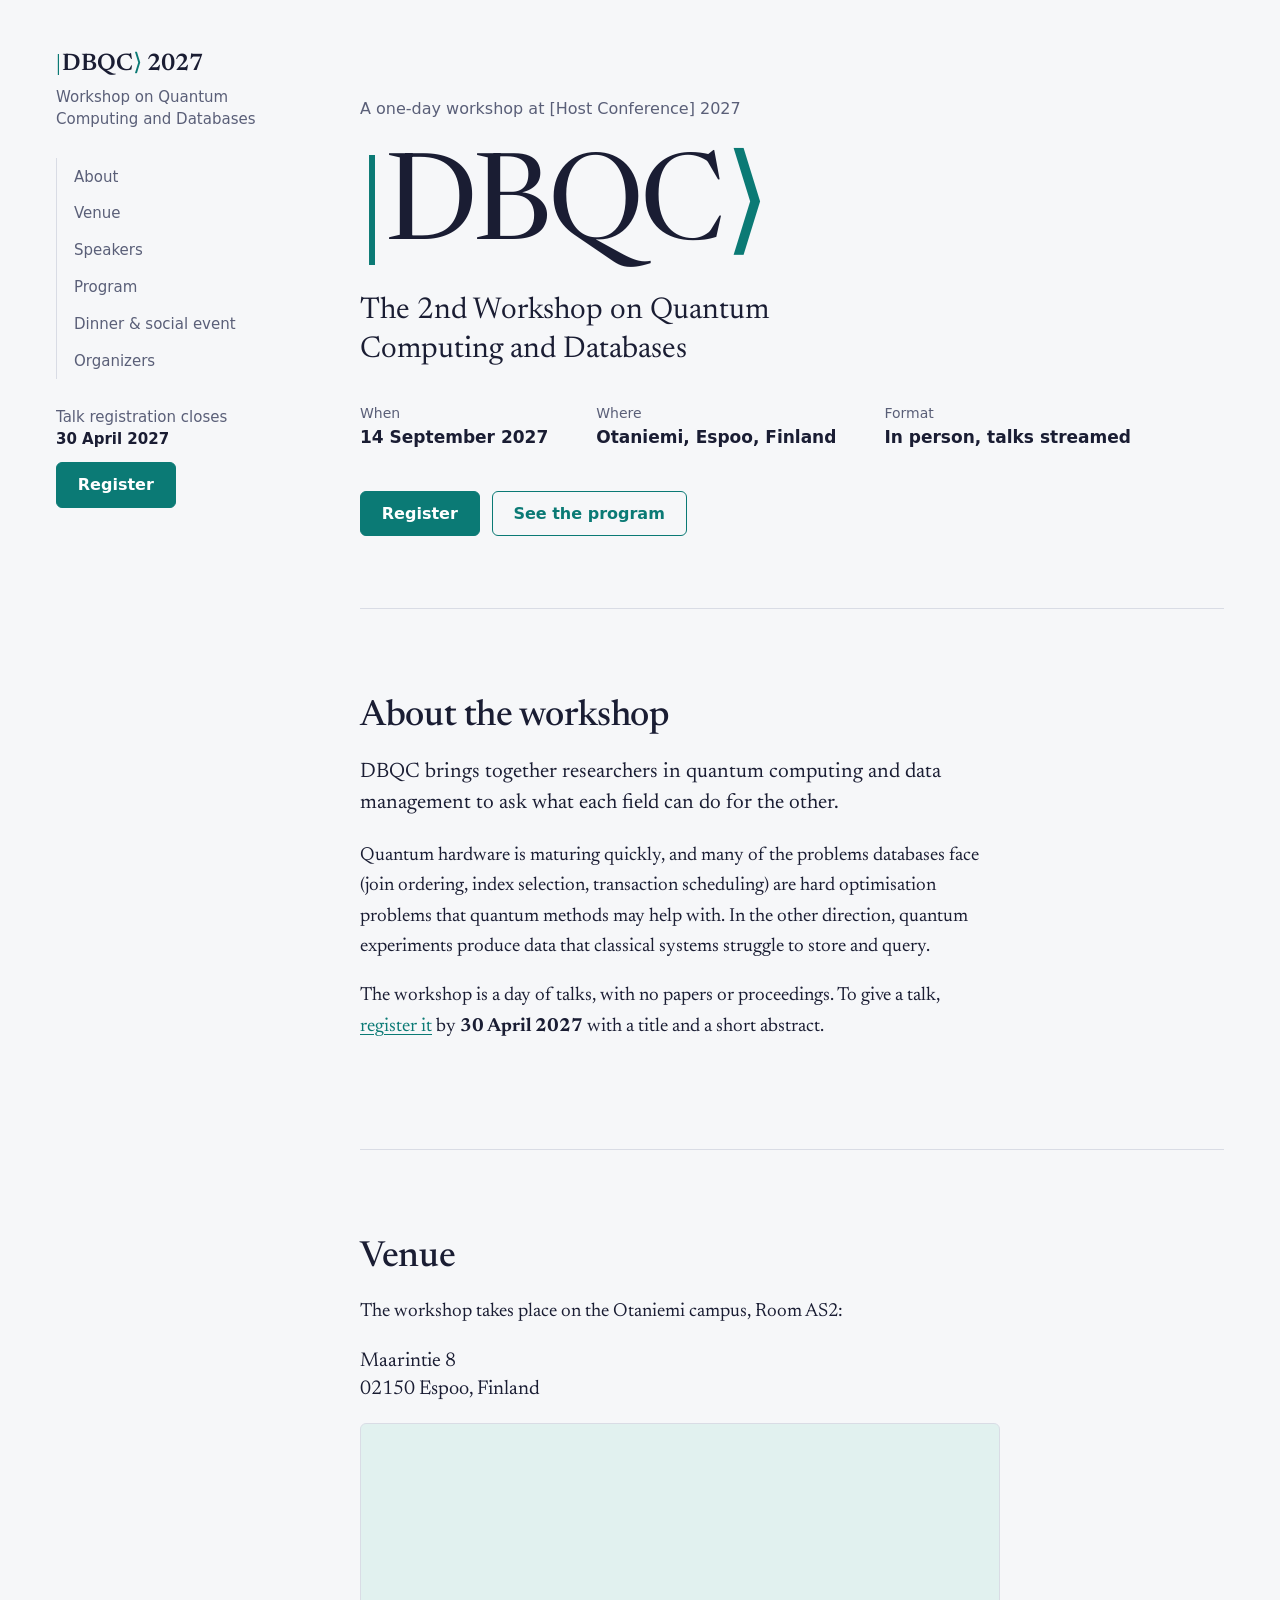
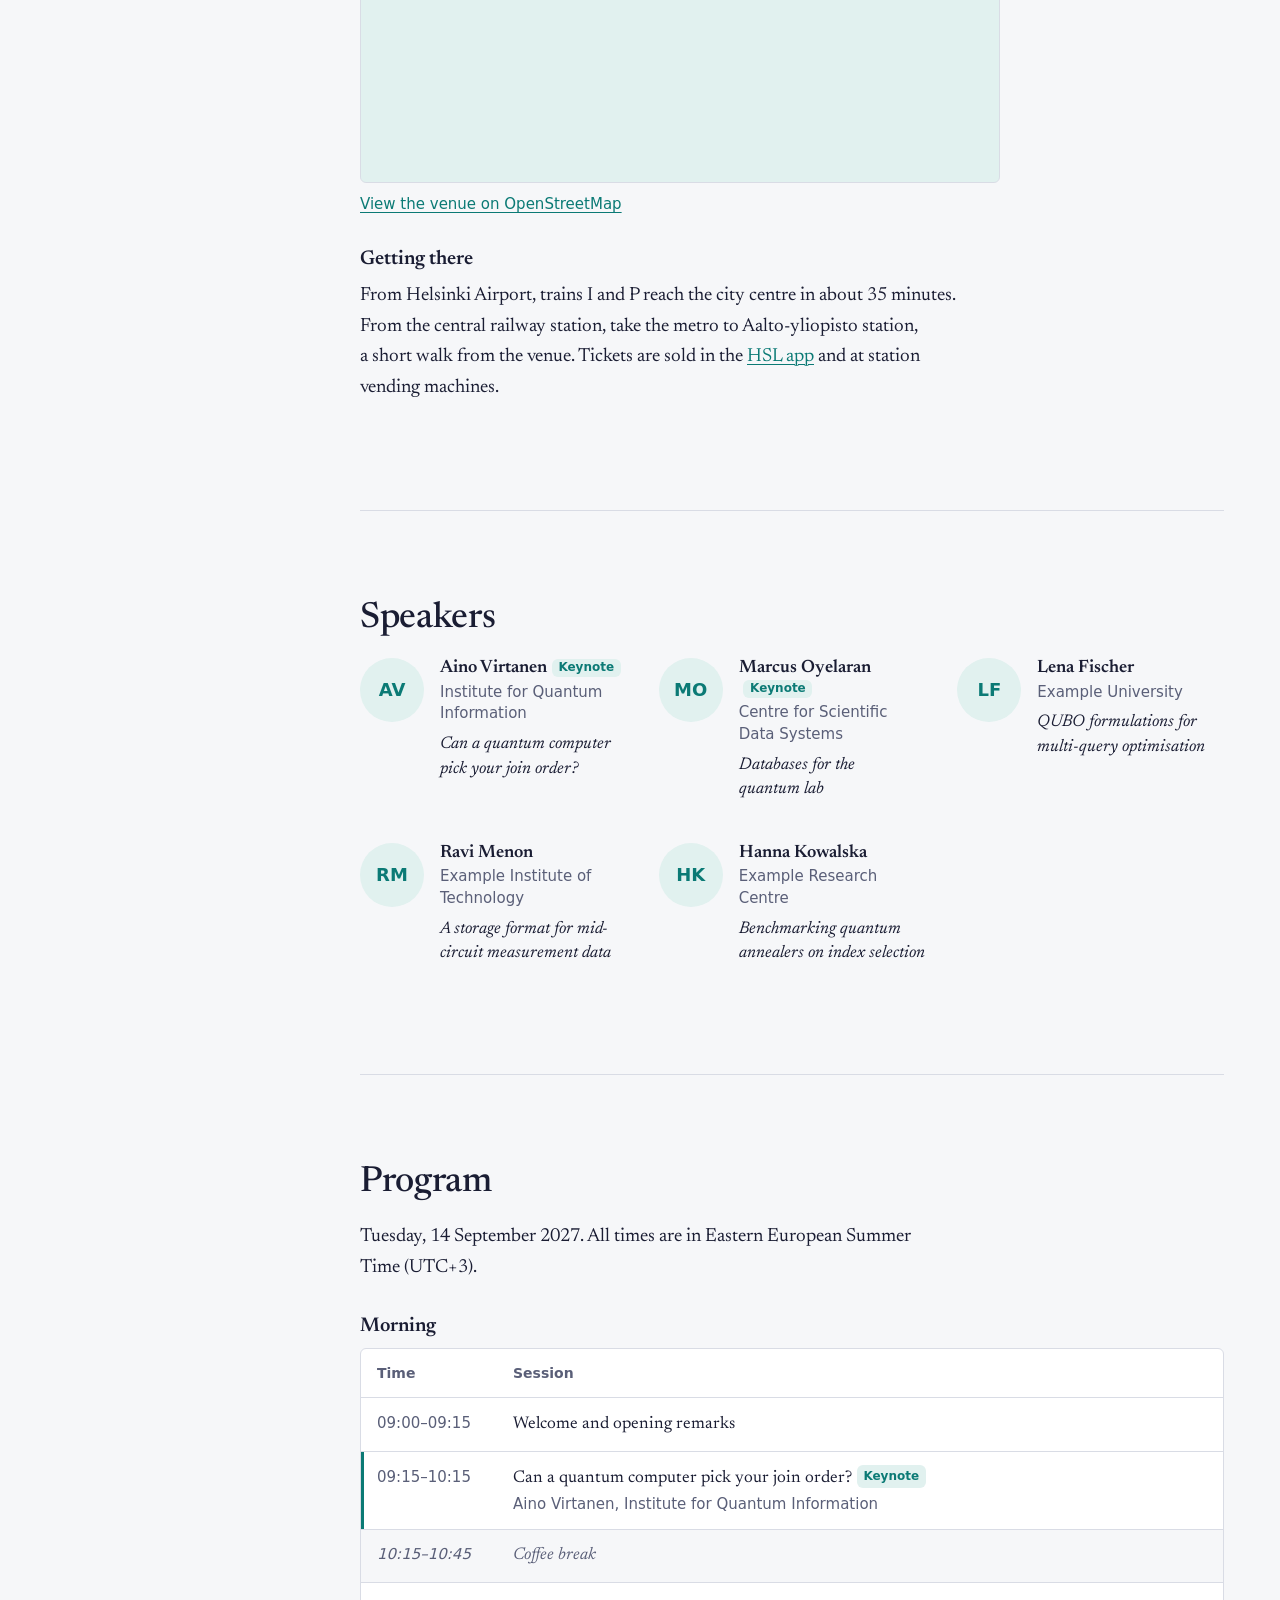
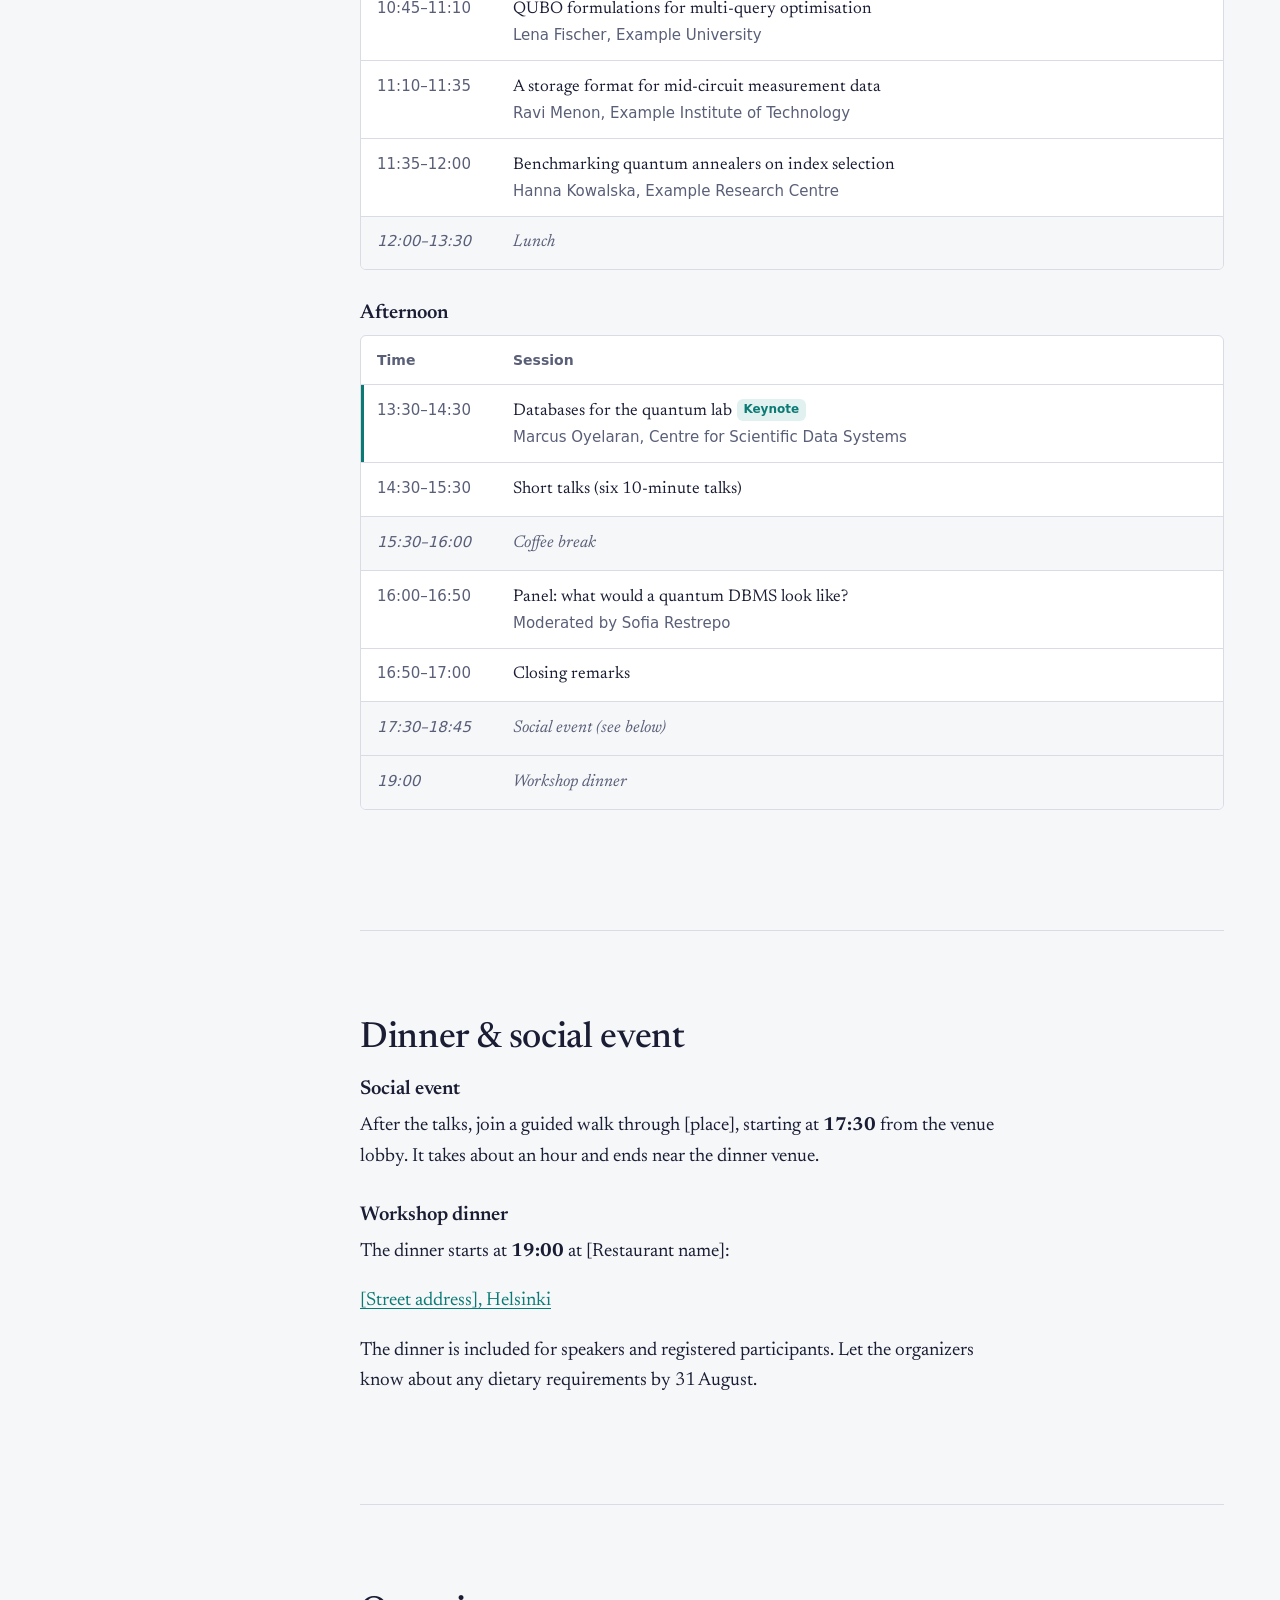
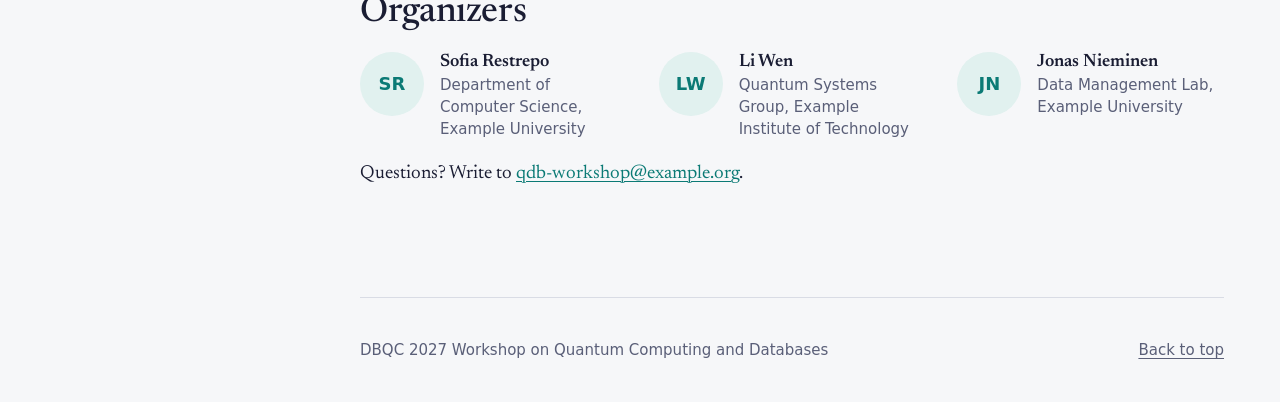
==== index_01.html @ e99ee75b "fixed registration button" ====
<!DOCTYPE html>
<html lang="en">
<head>
  <meta charset="utf-8">
  <meta name="viewport" content="width=device-width, initial-scale=1">
  <title>DBQC 2027 · Workshop on Quantum Computing and Databases</title>
  <meta name="description" content="A one-day workshop on quantum algorithms for data management and databases for quantum computing.">

  <!-- Font (optional). Remove these three lines to use Georgia instead. -->
  <link rel="preconnect" href="https://fonts.googleapis.com">
  <link rel="preconnect" href="https://fonts.gstatic.com" crossorigin>
  <link href="https://fonts.googleapis.com/css2?family=Newsreader:ital,opsz,wght@0,6..72,400..600;1,6..72,400..600&display=swap" rel="stylesheet">

  <link rel="stylesheet" href="style.css">
</head>
<body>

  <a class="skip-link" href="#main">Skip to content</a>

  <!-- ============ TWO-COLUMN LAYOUT ============
       Left column: the sidebar (stays in view while scrolling).
       Right column: the page content.
       On phones the sidebar turns into a bar at the top. -->
  <div class="layout container">

    <!-- ============ SIDEBAR ============
         Each link points to a section id further down the page. -->
    <aside class="sidebar">
      <a class="brand" href="#top"><span class="ket">DBQC</span> 2027</a>
      <p class="sidebar-tagline">Workshop on Quantum Computing and Databases</p>

      <nav class="site-nav" aria-label="Main">
        <ul>
          <li><a href="#about">About</a></li>
          <li><a href="#venue">Venue</a></li>
          <li><a href="#speakers">Speakers</a></li>
          <li><a href="#program">Program</a></li>
          <li><a href="#dinner">Dinner &amp; social event</a></li>
          <li><a href="#organizers">Organizers</a></li>
        </ul>
      </nav>

      <!-- Hidden on phones, where the same button is in the header -->
      <div class="sidebar-extra">
        <p>Talk registration closes<br><strong>30 April 2027</strong></p>
        <a class="button" href="https://example.org/register-talk">Register</a>
      </div>
    </aside>

    <div class="content">

      <!-- ============ HERO ============ -->
      <header class="hero" id="top">
        <p class="hero-context">A one-day workshop at [Host Conference] 2027</p>
        <h1><span class="ket">DBQC</span></h1>
        <p class="hero-title">The 2nd Workshop on Quantum Computing and Databases</p>

        <dl class="hero-facts">
          <div><dt>When</dt><dd>14 September 2027</dd></div>
          <div><dt>Where</dt><dd>Otaniemi, Espoo, Finland</dd></div>
          <div><dt>Format</dt><dd>In person, talks streamed</dd></div>
        </dl>

        <div class="actions">
          <a class="button" href="https://example.org/register-talk">Register</a>
          <a class="button outline" href="#program">See the program</a>
        </div>
      </header>

      <main id="main">

        <!-- ============ ABOUT ============ -->
        <section id="about">
          <h2>About the workshop</h2>
          <p class="lead">DBQC brings together researchers in quantum computing and data management to ask what each field can do for the other.</p>
          <p>Quantum hardware is maturing quickly, and many of the problems databases face (join ordering, index selection, transaction scheduling) are hard optimisation problems that quantum methods may help with. In the other direction, quantum experiments produce data that classical systems struggle to store and query.</p>
          <p>The workshop is a day of talks, with no papers or proceedings. To give a talk, <a href="https://example.org/register-talk">register it</a> by <strong>30 April 2027</strong> with a title and a short abstract.</p>
        </section>

        <!-- ============ VENUE ============ -->
        <section id="venue">
          <h2>Venue</h2>
          <p>The workshop takes place on the Otaniemi campus, Room AS2:</p>
          <p class="address">Maarintie 8<br>02150 Espoo, Finland</p>

          <!-- MAP FROM OPENSTREETMAP
               To change it: open openstreetmap.org, find your venue, click
               "Share", choose "HTML", tick "Include marker", and copy the
               src="…" address into the iframe below. Update the link too. -->
          <div class="map">
            <iframe
              title="Map showing the workshop venue"
              src="https://www.openstreetmap.org/export/embed.html?bbox=24.8135%2C60.1846%2C24.8256%2C60.1891&amp;layer=mapnik&amp;marker=60.186850%2C24.819548"
              loading="lazy"></iframe>
          </div>
          <p class="map-link"><a href="https://www.openstreetmap.org/?mlat=60.186850&amp;mlon=24.819548#map=19/60.186850/24.819548">View the venue on OpenStreetMap</a></p>

          <h3>Getting there</h3>
          <p>From Helsinki Airport, trains I and P reach the city centre in about 35 minutes. From the central railway station, take the metro to Aalto-yliopisto station, a short walk from the venue. Tickets are sold in the <a href="https://www.hsl.fi/en/tickets-and-fares/hsl-app">HSL app</a> and at station vending machines.</p>
        </section>

        <!-- ============ SPEAKERS ============
             Replace the initials with a photo if you have one:
             <img class="avatar" src="photos/aino.jpg" alt="">
             Remove <span class="tag">Keynote</span> for regular speakers. -->
        <section id="speakers">
          <h2>Speakers</h2>
          <ul class="people">
            <li class="person">
              <span class="avatar" aria-hidden="true">AV</span>
              <div>
                <h3>Aino Virtanen<span class="tag">Keynote</span></h3>
                <p>Institute for Quantum Information</p>
                <p class="talk">Can a quantum computer pick your join order?</p>
              </div>
            </li>
            <li class="person">
              <span class="avatar" aria-hidden="true">MO</span>
              <div>
                <h3>Marcus Oyelaran<span class="tag">Keynote</span></h3>
                <p>Centre for Scientific Data Systems</p>
                <p class="talk">Databases for the quantum lab</p>
              </div>
            </li>
            <li class="person">
              <span class="avatar" aria-hidden="true">LF</span>
              <div>
                <h3>Lena Fischer</h3>
                <p>Example University</p>
                <p class="talk">QUBO formulations for multi-query optimisation</p>
              </div>
            </li>
            <li class="person">
              <span class="avatar" aria-hidden="true">RM</span>
              <div>
                <h3>Ravi Menon</h3>
                <p>Example Institute of Technology</p>
                <p class="talk">A storage format for mid-circuit measurement data</p>
              </div>
            </li>
            <li class="person">
              <span class="avatar" aria-hidden="true">HK</span>
              <div>
                <h3>Hanna Kowalska</h3>
                <p>Example Research Centre</p>
                <p class="talk">Benchmarking quantum annealers on index selection</p>
              </div>
            </li>
          </ul>
        </section>

        <!-- ============ PROGRAM ============
             Copy a <tr> row to add a session.
             class="break" for breaks, class="keynote" for keynotes. -->
        <section id="program">
          <h2>Program</h2>
          <p>Tuesday, 14 September 2027. All times are in Eastern European Summer Time (UTC+3).</p>

          <h3>Morning</h3>
          <div class="table-wrap">
            <table class="schedule">
              <thead>
                <tr><th scope="col">Time</th><th scope="col">Session</th></tr>
              </thead>
              <tbody>
                <tr><td>09:00–09:15</td><td>Welcome and opening remarks</td></tr>
                <tr class="keynote">
                  <td>09:15–10:15</td>
                  <td>Can a quantum computer pick your join order?<span class="tag">Keynote</span>
                    <span class="speaker">Aino Virtanen, Institute for Quantum Information</span></td>
                </tr>
                <tr class="break"><td>10:15–10:45</td><td>Coffee break</td></tr>
                <tr>
                  <td>10:45–11:10</td>
                  <td>QUBO formulations for multi-query optimisation
                    <span class="speaker">Lena Fischer, Example University</span></td>
                </tr>
                <tr>
                  <td>11:10–11:35</td>
                  <td>A storage format for mid-circuit measurement data
                    <span class="speaker">Ravi Menon, Example Institute of Technology</span></td>
                </tr>
                <tr>
                  <td>11:35–12:00</td>
                  <td>Benchmarking quantum annealers on index selection
                    <span class="speaker">Hanna Kowalska, Example Research Centre</span></td>
                </tr>
                <tr class="break"><td>12:00–13:30</td><td>Lunch</td></tr>
              </tbody>
            </table>
          </div>

          <h3>Afternoon</h3>
          <div class="table-wrap">
            <table class="schedule">
              <thead>
                <tr><th scope="col">Time</th><th scope="col">Session</th></tr>
              </thead>
              <tbody>
                <tr class="keynote">
                  <td>13:30–14:30</td>
                  <td>Databases for the quantum lab<span class="tag">Keynote</span>
                    <span class="speaker">Marcus Oyelaran, Centre for Scientific Data Systems</span></td>
                </tr>
                <tr>
                  <td>14:30–15:30</td>
                  <td>Short talks (six 10-minute talks)</td>
                </tr>
                <tr class="break"><td>15:30–16:00</td><td>Coffee break</td></tr>
                <tr>
                  <td>16:00–16:50</td>
                  <td>Panel: what would a quantum DBMS look like?
                    <span class="speaker">Moderated by Sofia Restrepo</span></td>
                </tr>
                <tr><td>16:50–17:00</td><td>Closing remarks</td></tr>
                <tr class="break"><td>17:30–18:45</td><td>Social event (see below)</td></tr>
                <tr class="break"><td>19:00</td><td>Workshop dinner</td></tr>
              </tbody>
            </table>
          </div>
        </section>

        <!-- ============ DINNER & SOCIAL EVENT ============ -->
        <section id="dinner">
          <h2>Dinner &amp; social event</h2>

          <h3>Social event</h3>
          <p>After the talks, join a guided walk through [place], starting at <strong>17:30</strong> from the venue lobby. It takes about an hour and ends near the dinner venue.</p>

          <h3>Workshop dinner</h3>
          <p>The dinner starts at <strong>19:00</strong> at [Restaurant name]:</p>
          <p><a href="https://www.openstreetmap.org/?mlat=60.169900&amp;mlon=24.938400#map=18/60.169900/24.938400">[Street address], Helsinki</a></p>
          <p>The dinner is included for speakers and registered participants. Let the organizers know about any dietary requirements by 31 August.</p>
        </section>

        <!-- ============ ORGANIZERS ============ -->
        <section id="organizers">
          <h2>Organizers</h2>
          <ul class="people">
            <li class="person">
              <span class="avatar" aria-hidden="true">SR</span>
              <div><h3>Sofia Restrepo</h3><p>Department of Computer Science, Example University</p></div>
            </li>
            <li class="person">
              <span class="avatar" aria-hidden="true">LW</span>
              <div><h3>Li Wen</h3><p>Quantum Systems Group, Example Institute of Technology</p></div>
            </li>
            <li class="person">
              <span class="avatar" aria-hidden="true">JN</span>
              <div><h3>Jonas Nieminen</h3><p>Data Management Lab, Example University</p></div>
            </li>
          </ul>
          <p>Questions? Write to <a href="mailto:qdb-workshop@example.org">qdb-workshop@example.org</a>.</p>
        </section>

      </main>

      <!-- ============ FOOTER ============ -->
      <footer class="site-footer">
        <p>DBQC 2027 Workshop on Quantum Computing and Databases</p>
        <p><a href="#top">Back to top</a></p>
      </footer>

    </div><!-- /.content -->
  </div><!-- /.layout -->

</body>
</html>
---- style.css ----
/* ==========================================================================
   Workshop template — style.css
   --------------------------------------------------------------------------
   Plain CSS, no framework, no JavaScript.

   HOW TO CUSTOMISE
   Almost everything you might want to change lives in section 1 below:
   colours, fonts, page width and spacing. Change a value there and it
   updates across the whole site.

   CONTENTS
     1. Design tokens (colours, fonts, sizes)
     2. Base elements
     3. Two-column layout
     4. Sidebar and navigation
     5. Hero
     6. Components: ket notation, buttons, notes, info lists, topic columns
     7. Important dates timeline
     8. Programme table
     9. People (speakers, organisers)
    10. Footer
    11. Small screens and print
   ========================================================================== */


/* 1. Design tokens -------------------------------------------------------- */

:root {
  /* Colours */
  --paper:       #F6F7F9;   /* page background */
  --surface:     #FFFFFF;   /* navigation bar, tables */
  --ink:         #1A1D33;   /* main text */
  --muted:       #5A5F78;   /* secondary text */
  --rule:        #D9DCE5;   /* lines and borders */
  --accent:      #0B7A75;   /* links, buttons, ket brackets */
  --accent-soft: #E1F1EF;   /* tinted backgrounds */
  --on-accent:   #FFFFFF;   /* text on filled buttons */

  /* Fonts (Newsreader is loaded in index.html; Georgia is the fallback) */
  --font-text: "Newsreader", Georgia, "Times New Roman", serif;
  --font-ui:   system-ui, -apple-system, "Segoe UI", Roboto, "Helvetica Neue", Arial, sans-serif;
  --font-math: "STIX Two Math", "Cambria Math", "Latin Modern Math", "Segoe UI Symbol", serif;

  /* Layout */
  --page-width:    78rem;   /* maximum width of the whole page */
  --sidebar-width: 15rem;   /* width of the left column */
  --column-gap:    clamp(2.5rem, 5vw, 5rem);  /* space between columns */
  --text-width:    40rem;   /* maximum width of paragraphs */
  --gutter:        clamp(1.25rem, 4vw, 2.5rem);
  --section-space: clamp(3rem, 8vw, 5.5rem);
  --radius:        0.375rem;

  color-scheme: light;
}

/* Dark mode follows the visitor's system setting.
   Delete this whole block if you want the site to stay light. */
@media (prefers-color-scheme: dark) {
  :root {
    --paper:       #121429;
    --surface:     #1A1D38;
    --ink:         #E7E9F2;
    --muted:       #A2A7C0;
    --rule:        #2F3355;
    --accent:      #5CCFC4;
    --accent-soft: #173A43;
    --on-accent:   #0E1B22;
    color-scheme: dark;
  }
}


/* 2. Base elements -------------------------------------------------------- */

*, *::before, *::after { box-sizing: border-box; }

html {
  scroll-padding-top: 2rem;            /* breathing room above linked headings */
  -webkit-text-size-adjust: 100%;
}

@media (prefers-reduced-motion: no-preference) {
  html { scroll-behavior: smooth; }
}

body {
  margin: 0;
  background: var(--paper);
  color: var(--ink);
  font-family: var(--font-text);
  font-size: 1.1875rem;
  line-height: 1.6;
  font-optical-sizing: auto;
  text-rendering: optimizeLegibility;
}

img { display: block; max-width: 100%; height: auto; }

a {
  color: var(--accent);
  text-decoration-thickness: 1px;
  text-underline-offset: 0.18em;
}
a:hover { text-decoration-thickness: 2px; }

:focus-visible {
  outline: 2px solid var(--accent);
  outline-offset: 3px;
  border-radius: 2px;
}

h1, h2, h3 {
  margin: 0 0 0.5em;
  font-weight: 500;
  line-height: 1.15;
  text-wrap: balance;
}
h2 { font-size: clamp(1.75rem, 3.5vw, 2.25rem); letter-spacing: -0.01em; }
h3 { font-size: 1.25rem; font-weight: 600; margin-top: 2rem; }
h2 + h3 { margin-top: 0; }

p, ul, ol, dl { margin: 0 0 1em; }
p { text-wrap: pretty; }
li { margin-bottom: 0.3em; }

/* Small helpers you can add to any element */
.lead  { font-size: 1.3125rem; line-height: 1.5; }
.muted { color: var(--muted); }
.small { font-size: 0.9375rem; }

.skip-link {
  position: absolute;
  left: 1rem;
  top: -3rem;
  z-index: 20;
  padding: 0.5rem 1rem;
  background: var(--accent);
  color: var(--on-accent);
  font-family: var(--font-ui);
  border-radius: var(--radius);
}
.skip-link:focus { top: 0.75rem; }


/* 3. Two-column layout ---------------------------------------------------- */

.container {
  width: 100%;
  max-width: var(--page-width);
  margin-inline: auto;
  padding-inline: var(--gutter);
}

/* Sidebar on the left, content on the right */
.layout {
  display: grid;
  grid-template-columns: var(--sidebar-width) minmax(0, 1fr);
  gap: 0 var(--column-gap);
  align-items: start;
}

.content { min-width: 0; }

main > section {
  padding-block: var(--section-space);
  border-top: 1px solid var(--rule);
}

/* Keep running text at a comfortable reading width */
section > p,
section > ul,
section > ol { max-width: var(--text-width); }


/* 4. Sidebar and navigation ------------------------------------------------ */

.sidebar {
  position: sticky;
  top: 0;
  display: flex;
  flex-direction: column;
  gap: 1.75rem;
  max-height: 100vh;
  max-height: 100dvh;
  overflow-y: auto;
  padding-block: 3rem 2rem;
  font-family: var(--font-ui);
  font-size: 0.9375rem;
}

.sidebar .brand {
  color: var(--ink);
  font-family: var(--font-text);
  font-size: 1.5rem;
  font-weight: 600;
  line-height: 1.2;
  text-decoration: none;
}

.sidebar-tagline {
  margin: -1.25rem 0 0;
  color: var(--muted);
  line-height: 1.45;
}

.site-nav ul {
  margin: 0;
  padding: 0;
  list-style: none;
  border-left: 1px solid var(--rule);
}
.site-nav li { margin: 0; }

.site-nav a {
  display: block;
  margin-left: -1px;
  padding: 0.4rem 0 0.4rem 1rem;
  border-left: 2px solid transparent;
  color: var(--muted);
  text-decoration: none;
}
.site-nav a:hover {
  border-left-color: var(--accent);
  color: var(--ink);
}

.sidebar-extra p {
  margin: 0 0 0.75rem;
  color: var(--muted);
  line-height: 1.45;
}
.sidebar-extra strong { color: var(--ink); }


/* 5. Hero ----------------------------------------------------------------- */

.hero {
  padding-block: clamp(3rem, 8vw, 6rem) clamp(3rem, 6vw, 4.5rem);
}

.hero-context {
  margin-bottom: 1.25rem;
  color: var(--muted);
  font-family: var(--font-ui);
  font-size: 1rem;
}

.hero h1 {
  margin-bottom: 0.2em;
  font-size: clamp(3.5rem, 11vw, 7.5rem);
  font-weight: 400;
  letter-spacing: -0.03em;
  line-height: 0.95;
}

.hero-title {
  max-width: 30ch;
  margin-bottom: 2rem;
  font-size: clamp(1.375rem, 3vw, 1.875rem);
  line-height: 1.3;
}

.hero-facts {
  display: flex;
  flex-wrap: wrap;
  gap: 1rem 3rem;
  margin: 0 0 2.5rem;
  font-family: var(--font-ui);
}
.hero-facts dt { color: var(--muted); font-size: 0.875rem; }
.hero-facts dd { margin: 0; font-size: 1.0625rem; font-weight: 600; }


/* 6. Components ----------------------------------------------------------- */

/* Ket notation: <span class="ket">QDB</span> renders as |QDB⟩
   Use class="bra" for ⟨QDB| */
.ket::before, .ket::after,
.bra::before, .bra::after {
  color: var(--accent);
  font-family: var(--font-math);
  font-weight: 400;
}
.ket::before { content: "|";     margin-right: 0.04em; }
.ket::after  { content: "\27E9"; margin-left: 0.02em; }
.bra::before { content: "\27E8"; margin-right: 0.02em; }
.bra::after  { content: "|";     margin-left: 0.04em; }

/* Buttons: <a class="button"> or <a class="button outline"> */
.actions {
  display: flex;
  flex-wrap: wrap;
  gap: 0.75rem;
}

.button {
  display: inline-block;
  padding: 0.85em 1.3em;
  border: 1.5px solid var(--accent);
  border-radius: var(--radius);
  background: var(--accent);
  color: var(--on-accent);
  font-family: var(--font-ui);
  font-size: 1rem;
  font-weight: 600;
  line-height: 1;
  text-decoration: none;
}
.button:hover { filter: brightness(1.1); }

.button.outline {
  background: transparent;
  color: var(--accent);
}
.button.outline:hover {
  background: var(--accent-soft);
  filter: none;
}

/* Announcement box: <div class="note">…</div> */
.note {
  max-width: var(--text-width);
  margin-bottom: 1.5rem;
  padding: 1rem 1.25rem;
  border-left: 3px solid var(--accent);
  border-radius: 0 var(--radius) var(--radius) 0;
  background: var(--accent-soft);
  font-family: var(--font-ui);
  font-size: 1rem;
}
.note > :last-child { margin-bottom: 0; }

/* Label/value pairs: <dl class="info"> */
.info {
  display: grid;
  grid-template-columns: max-content 1fr;
  gap: 0.6rem 2rem;
  max-width: var(--text-width);
}
.info dt {
  padding-top: 0.2em;
  font-family: var(--font-ui);
  font-size: 1rem;
  font-weight: 600;
}
.info dd { margin: 0; }

/* Two-column bullet list: <ul class="columns"> */
.columns {
  columns: 2 18rem;
  column-gap: 3rem;
  max-width: none;
  padding-left: 1.2em;
}
.columns li { break-inside: avoid; }

/* Small inline label: <span class="tag">Keynote</span> */
.tag {
  display: inline-block;
  margin-left: 0.4em;
  padding: 0.15em 0.55em;
  border-radius: var(--radius);
  background: var(--accent-soft);
  color: var(--accent);
  font-family: var(--font-ui);
  font-size: 0.75rem;
  font-weight: 600;
  vertical-align: 0.15em;
}


/* Address block */
.address { font-size: 1.25rem; line-height: 1.4; }

/* OpenStreetMap embed: <div class="map"><iframe …></iframe></div>
   Change aspect-ratio to make the map taller (e.g. 1 / 1) or wider (16 / 9). */
.map {
  position: relative;
  aspect-ratio: 16 / 9;
  max-width: var(--text-width);
  overflow: hidden;
  margin-bottom: 0.6rem;
  border: 1px solid var(--rule);
  border-radius: var(--radius);
  background: var(--accent-soft);
}
.map iframe {
  position: absolute;
  inset: 0;
  width: 100%;
  height: 100%;
  border: 0;
}

.map-link {
  font-family: var(--font-ui);
  font-size: 0.9375rem;
}

/* Keynote tag inside a speaker name */
.person h3 .tag { vertical-align: 0.1em; }


/* 7. Important dates timeline ---------------------------------------------
   <ol class="timeline">
     <li class="done">…</li>   date has passed (greyed out)
     <li class="next">…</li>   the upcoming date (highlighted)
     <li>…</li>                future dates
   </ol>
   ------------------------------------------------------------------------- */

.timeline {
  max-width: var(--text-width);
  margin: 0 0 1em 0.4rem;
  padding: 0;
  list-style: none;
}

.timeline li {
  position: relative;
  margin: 0;
  padding: 0 0 1.75rem 2rem;
  border-left: 2px solid var(--rule);
}
.timeline li:last-child {
  padding-bottom: 0;
  border-left-color: transparent;
}

.timeline li::before {
  content: "";
  position: absolute;
  top: 0.3rem;
  left: calc(-0.4rem - 1px);
  width: 0.8rem;
  height: 0.8rem;
  border: 2px solid var(--muted);
  border-radius: 50%;
  background: var(--paper);
}

.timeline time {
  display: block;
  color: var(--muted);
  font-family: var(--font-ui);
  font-size: 0.9375rem;
  font-variant-numeric: tabular-nums;
}

.timeline .done { color: var(--muted); }
.timeline .done::before { border-color: var(--rule); background: var(--rule); }

.timeline .next::before {
  border-color: var(--accent);
  background: var(--accent);
  box-shadow: 0 0 0 4px var(--accent-soft);
}
.timeline .next time { color: var(--accent); font-weight: 600; }


/* 8. Programme table ------------------------------------------------------
   Wrap each table in <div class="table-wrap"> so it scrolls on phones.
   Row classes: class="break" (coffee, lunch), class="keynote".
   ------------------------------------------------------------------------- */

.table-wrap {
  overflow-x: auto;
  margin-bottom: 2rem;
  border: 1px solid var(--rule);
  border-radius: var(--radius);
  background: var(--surface);
}

.schedule {
  width: 100%;
  min-width: 34rem;
  border-collapse: collapse;
  font-size: 1.0625rem;
}

.schedule th,
.schedule td {
  padding: 0.8rem 1rem;
  border-bottom: 1px solid var(--rule);
  text-align: left;
  vertical-align: top;
}
.schedule tbody tr:last-child td { border-bottom: 0; }

.schedule thead th {
  color: var(--muted);
  font-family: var(--font-ui);
  font-size: 0.875rem;
  font-weight: 600;
}

.schedule td:first-child {
  width: 8.5rem;
  color: var(--muted);
  font-family: var(--font-ui);
  font-size: 0.9375rem;
  font-variant-numeric: tabular-nums;
  white-space: nowrap;
}

.schedule .speaker {
  display: block;
  color: var(--muted);
  font-family: var(--font-ui);
  font-size: 0.9375rem;
}

.schedule .break td {
  background: var(--paper);
  color: var(--muted);
  font-style: italic;
}

.schedule .keynote td:first-child { box-shadow: inset 3px 0 0 var(--accent); }


/* 9. People ---------------------------------------------------------------
   <ul class="people">
     <li class="person">
       <span class="avatar">AV</span>    or  <img class="avatar" src="…" alt="">
       <div> <h3>Name</h3> <p>Affiliation</p> </div>
     </li>
   </ul>
   ------------------------------------------------------------------------- */

.people {
  display: grid;
  grid-template-columns: repeat(auto-fill, minmax(15rem, 1fr));
  gap: 2.5rem 2rem;
  max-width: none;
  margin: 0 0 1em;
  padding: 0;
  list-style: none;
}

.person {
  display: flex;
  align-items: flex-start;
  gap: 1rem;
  margin: 0;
}

.avatar {
  display: grid;
  flex: none;
  place-items: center;
  width: 4rem;
  height: 4rem;
  border-radius: 50%;
  background: var(--accent-soft);
  color: var(--accent);
  font-family: var(--font-ui);
  font-size: 1.125rem;
  font-weight: 600;
  object-fit: cover;
}

.person h3 {
  margin: 0 0 0.15rem;
  font-size: 1.125rem;
}

.person p {
  margin: 0;
  color: var(--muted);
  font-family: var(--font-ui);
  font-size: 0.9375rem;
  line-height: 1.45;
}

.person .talk {
  margin-top: 0.5rem;
  color: var(--ink);
  font-family: var(--font-text);
  font-size: 1.0625rem;
  font-style: italic;
}


/* 10. Footer -------------------------------------------------------------- */

.site-footer {
  display: flex;
  flex-wrap: wrap;
  justify-content: space-between;
  gap: 1rem;
  padding-block: 2.5rem;
  border-top: 1px solid var(--rule);
  color: var(--muted);
  font-family: var(--font-ui);
  font-size: 0.9375rem;
}

.site-footer p { margin: 0; }
.site-footer a { color: inherit; }


/* 11. Small screens and print --------------------------------------------- */

/* Below 60rem the two columns stack: the sidebar becomes a bar at the top
   showing the site name and a scrollable row of links. */
@media (max-width: 60rem) {
  html { scroll-padding-top: 5.5rem; }

  .layout { grid-template-columns: minmax(0, 1fr); }

  .sidebar {
    z-index: 10;
    flex-direction: row;
    flex-wrap: wrap;
    align-items: center;
    gap: 0.25rem 2rem;
    max-height: none;
    overflow: visible;
    margin-inline: calc(-1 * var(--gutter));
    padding: 0.6rem var(--gutter);
    border-bottom: 1px solid var(--rule);
    background: var(--surface);
  }
  .sidebar .brand { font-size: 1.25rem; }
  .sidebar-tagline,
  .sidebar-extra { display: none; }

  .site-nav { min-width: 0; flex: 1 1 auto; }
  .site-nav ul {
    display: flex;
    gap: 1.25rem;
    overflow-x: auto;
    border-left: 0;
  }
  .site-nav a {
    margin: 0;
    padding: 0.5rem 0;
    border-left: 0;
    white-space: nowrap;
  }
}

@media (max-width: 40rem) {
  .info { grid-template-columns: 1fr; gap: 0; }
  .info dd { margin-bottom: 0.9rem; }
}

@media print {
  :root {
    --paper: #fff; --surface: #fff; --ink: #000;
    --muted: #444; --rule: #bbb; --accent-soft: #eee;
  }
  .sidebar, .skip-link, .actions, .map { display: none; }
  .layout { display: block; }
  body { font-size: 11pt; }
  main > section { padding-block: 1.5rem; }
  .table-wrap { overflow: visible; }
}
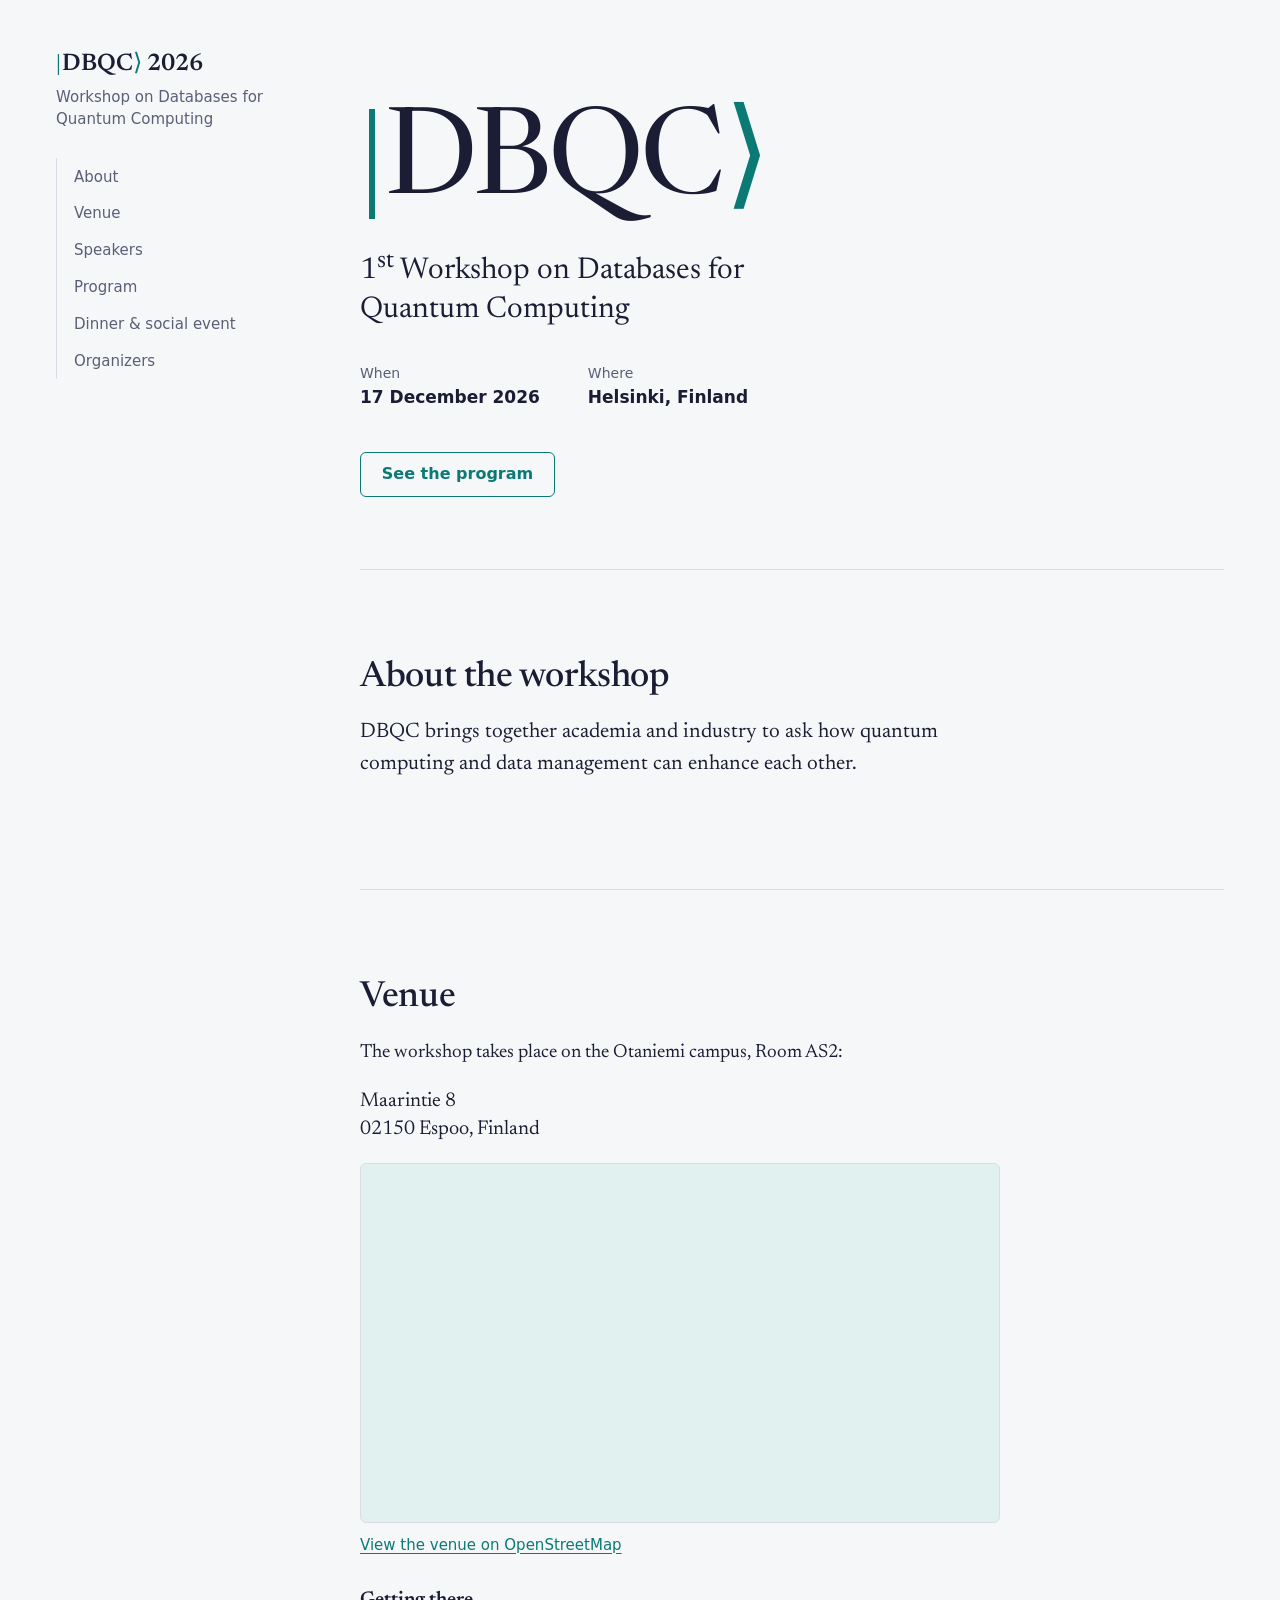
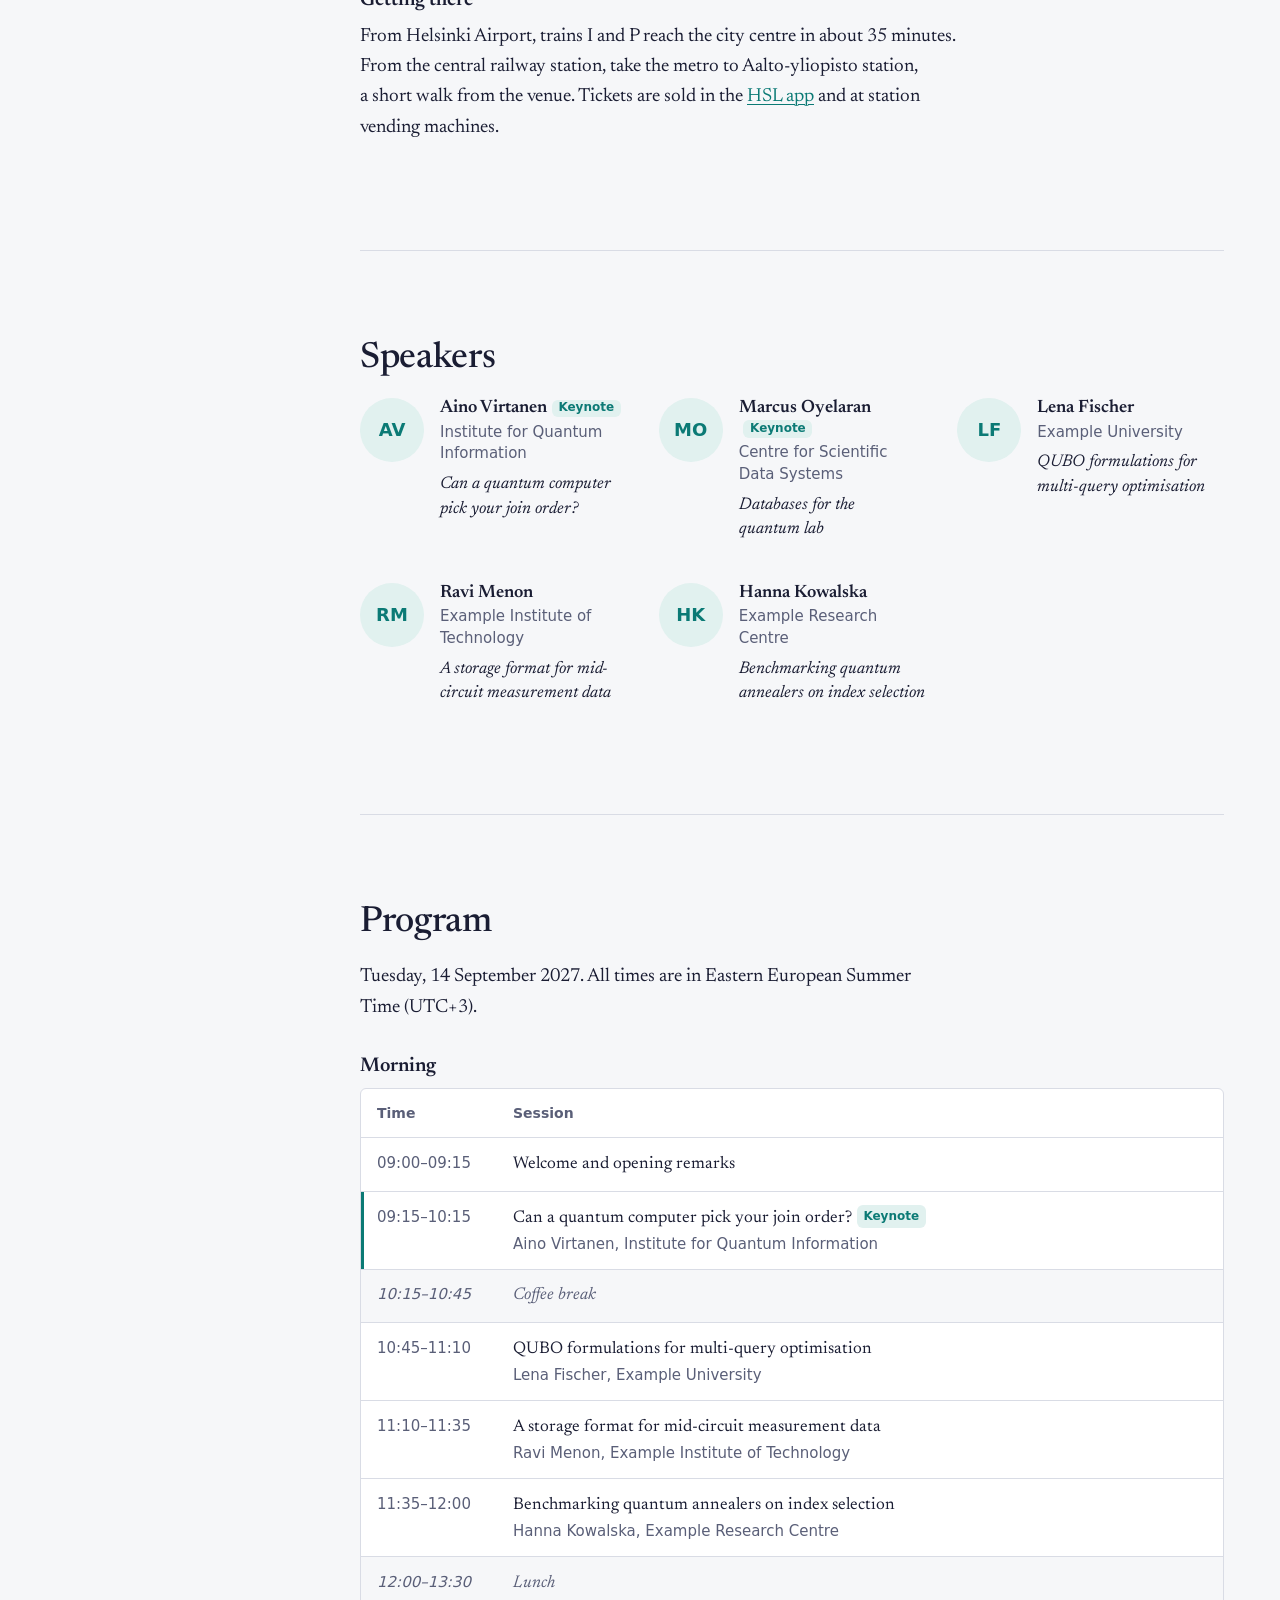
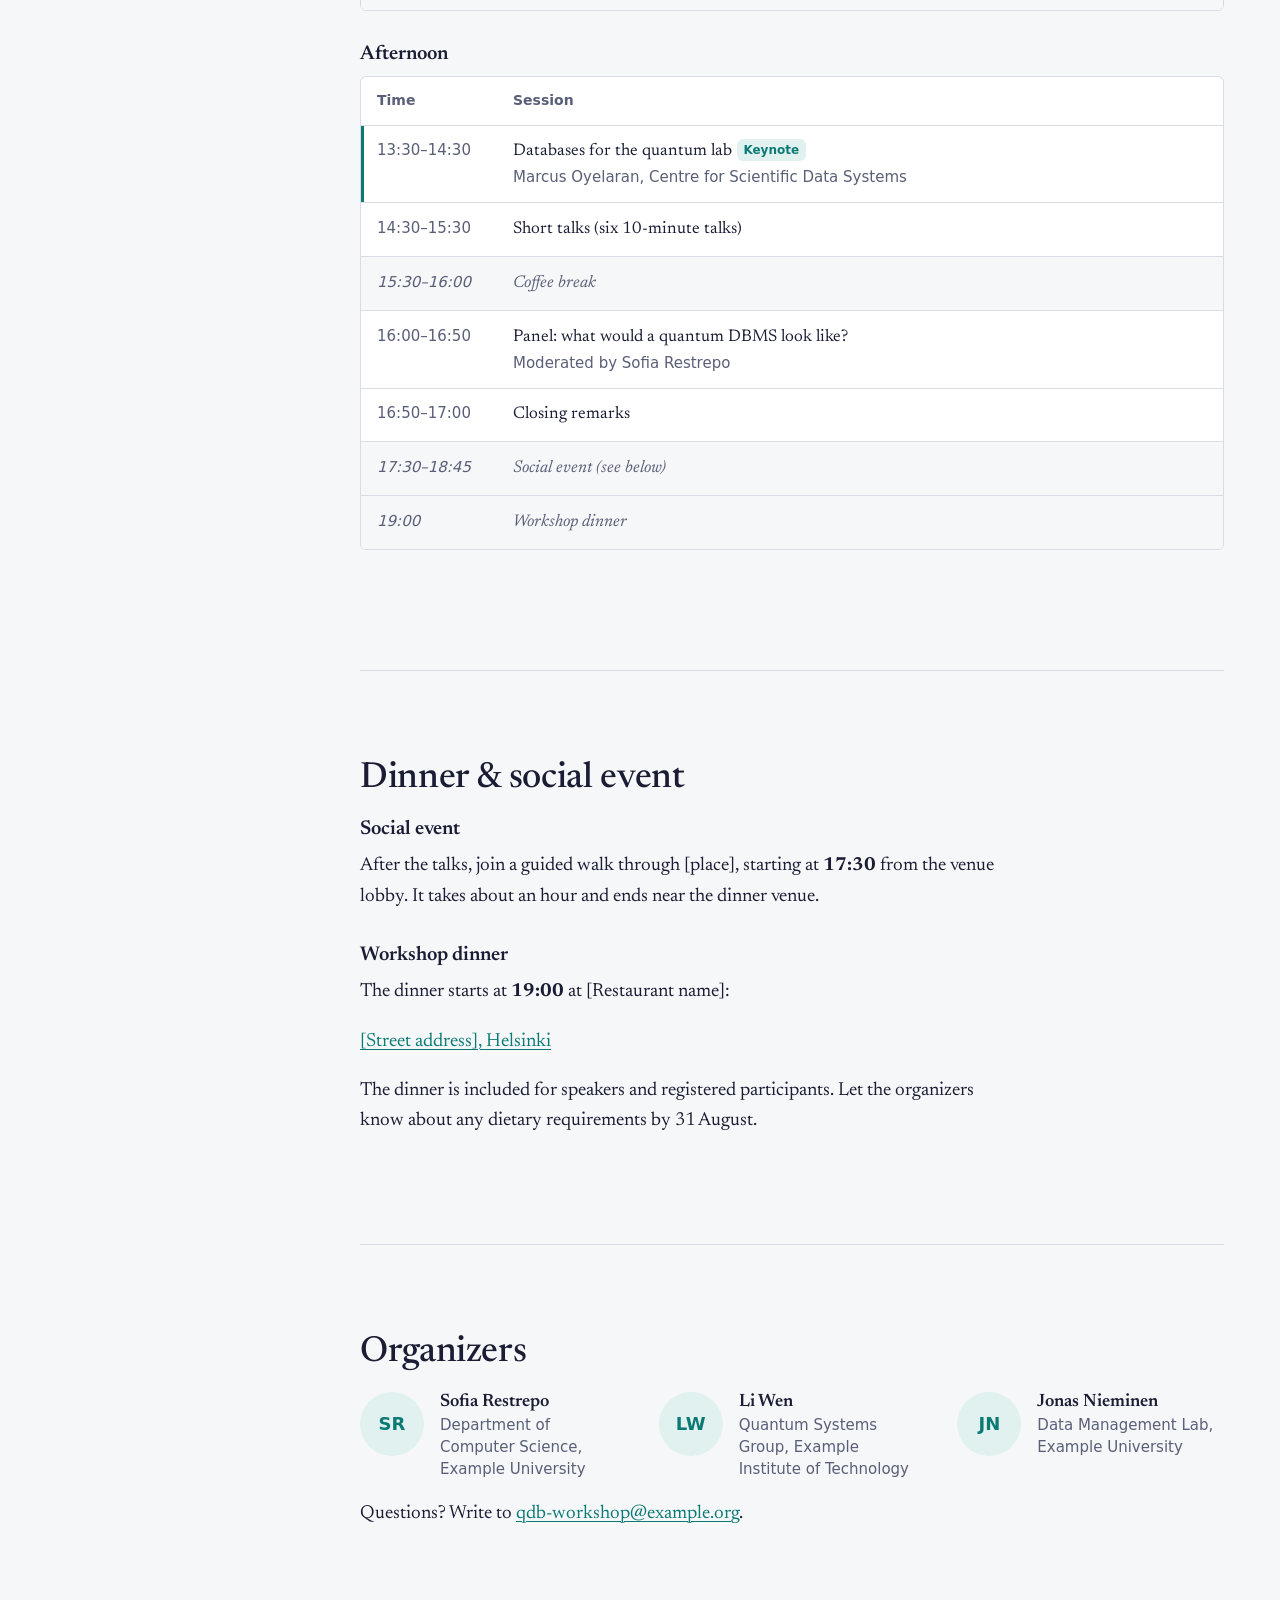
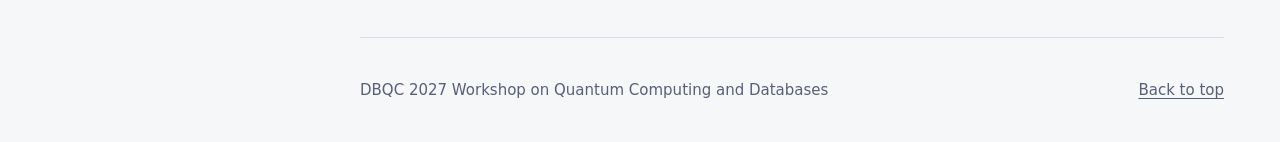
==== commit 98fcfa3c: "partial info update" ====
--- a/index_01.html
+++ b/index_01.html
@@ -3,8 +3,8 @@
 <head>
   <meta charset="utf-8">
   <meta name="viewport" content="width=device-width, initial-scale=1">
-  <title>DBQC 2027 · Workshop on Quantum Computing and Databases</title>
-  <meta name="description" content="A one-day workshop on quantum algorithms for data management and databases for quantum computing.">
+  <title>DBQC 2027 · Workshop on Databases for Quantum Computing</title>
+  <meta name="description" content="A one-day workshop on data management and databases for quantum computing.">
 
   <!-- Font (optional). Remove these three lines to use Georgia instead. -->
   <link rel="preconnect" href="https://fonts.googleapis.com">
@@ -26,8 +26,8 @@
     <!-- ============ SIDEBAR ============
          Each link points to a section id further down the page. -->
     <aside class="sidebar">
-      <a class="brand" href="#top"><span class="ket">DBQC</span> 2027</a>
-      <p class="sidebar-tagline">Workshop on Quantum Computing and Databases</p>
+      <a class="brand" href="#top"><span class="ket">DBQC</span> 2026</a>
+      <p class="sidebar-tagline">Workshop on Databases for Quantum Computing</p>
 
       <nav class="site-nav" aria-label="Main">
         <ul>
@@ -42,8 +42,8 @@
 
       <!-- Hidden on phones, where the same button is in the header -->
       <div class="sidebar-extra">
-        <p>Talk registration closes<br><strong>30 April 2027</strong></p>
-        <a class="button" href="https://example.org/register-talk">Register</a>
+        <!-- <p>Registration closes<br><strong>7 December 2027</strong></p>
+        <a class="button" href="">Register</a> -->
       </div>
     </aside>
 
@@ -51,18 +51,18 @@
 
       <!-- ============ HERO ============ -->
       <header class="hero" id="top">
-        <p class="hero-context">A one-day workshop at [Host Conference] 2027</p>
+        <!-- <p class="hero-context">A one-day workshop at [Host Conference] 2026</p> -->
         <h1><span class="ket">DBQC</span></h1>
-        <p class="hero-title">The 2nd Workshop on Quantum Computing and Databases</p>
+        <p class="hero-title">1<sup>st</sup> Workshop on Databases for Quantum Computing</p>
 
         <dl class="hero-facts">
-          <div><dt>When</dt><dd>14 September 2027</dd></div>
-          <div><dt>Where</dt><dd>Otaniemi, Espoo, Finland</dd></div>
-          <div><dt>Format</dt><dd>In person, talks streamed</dd></div>
+          <div><dt>When</dt><dd>17 December 2026</dd></div>
+          <div><dt>Where</dt><dd>Helsinki, Finland</dd></div>
+          <!-- <div><dt>Format</dt><dd>In person</dd></div> -->
         </dl>
 
         <div class="actions">
-          <a class="button" href="https://example.org/register-talk">Register</a>
+          <!-- <a class="button" href="">Register</a> -->
           <a class="button outline" href="#program">See the program</a>
         </div>
       </header>
@@ -72,9 +72,9 @@
         <!-- ============ ABOUT ============ -->
         <section id="about">
           <h2>About the workshop</h2>
-          <p class="lead">DBQC brings together researchers in quantum computing and data management to ask what each field can do for the other.</p>
-          <p>Quantum hardware is maturing quickly, and many of the problems databases face (join ordering, index selection, transaction scheduling) are hard optimisation problems that quantum methods may help with. In the other direction, quantum experiments produce data that classical systems struggle to store and query.</p>
-          <p>The workshop is a day of talks, with no papers or proceedings. To give a talk, <a href="https://example.org/register-talk">register it</a> by <strong>30 April 2027</strong> with a title and a short abstract.</p>
+          <p class="lead">DBQC brings together academia and industry to ask how quantum computing and data management can enhance each other.</p>
+          <!-- <p>Quantum hardware is maturing quickly, and many of the problems databases face are hard optimisation problems that quantum methods may help with. In the other direction, quantum experiments produce data that classical systems struggle to store and query.</p> -->
+          <!-- <p>The workshop is a day of talks, with no papers or proceedings. To give a talk, <a href="https://example.org/register-talk">register it</a> by <strong>30 April 2027</strong> with a title and a short abstract.</p> -->
         </section>
 
         <!-- ============ VENUE ============ -->
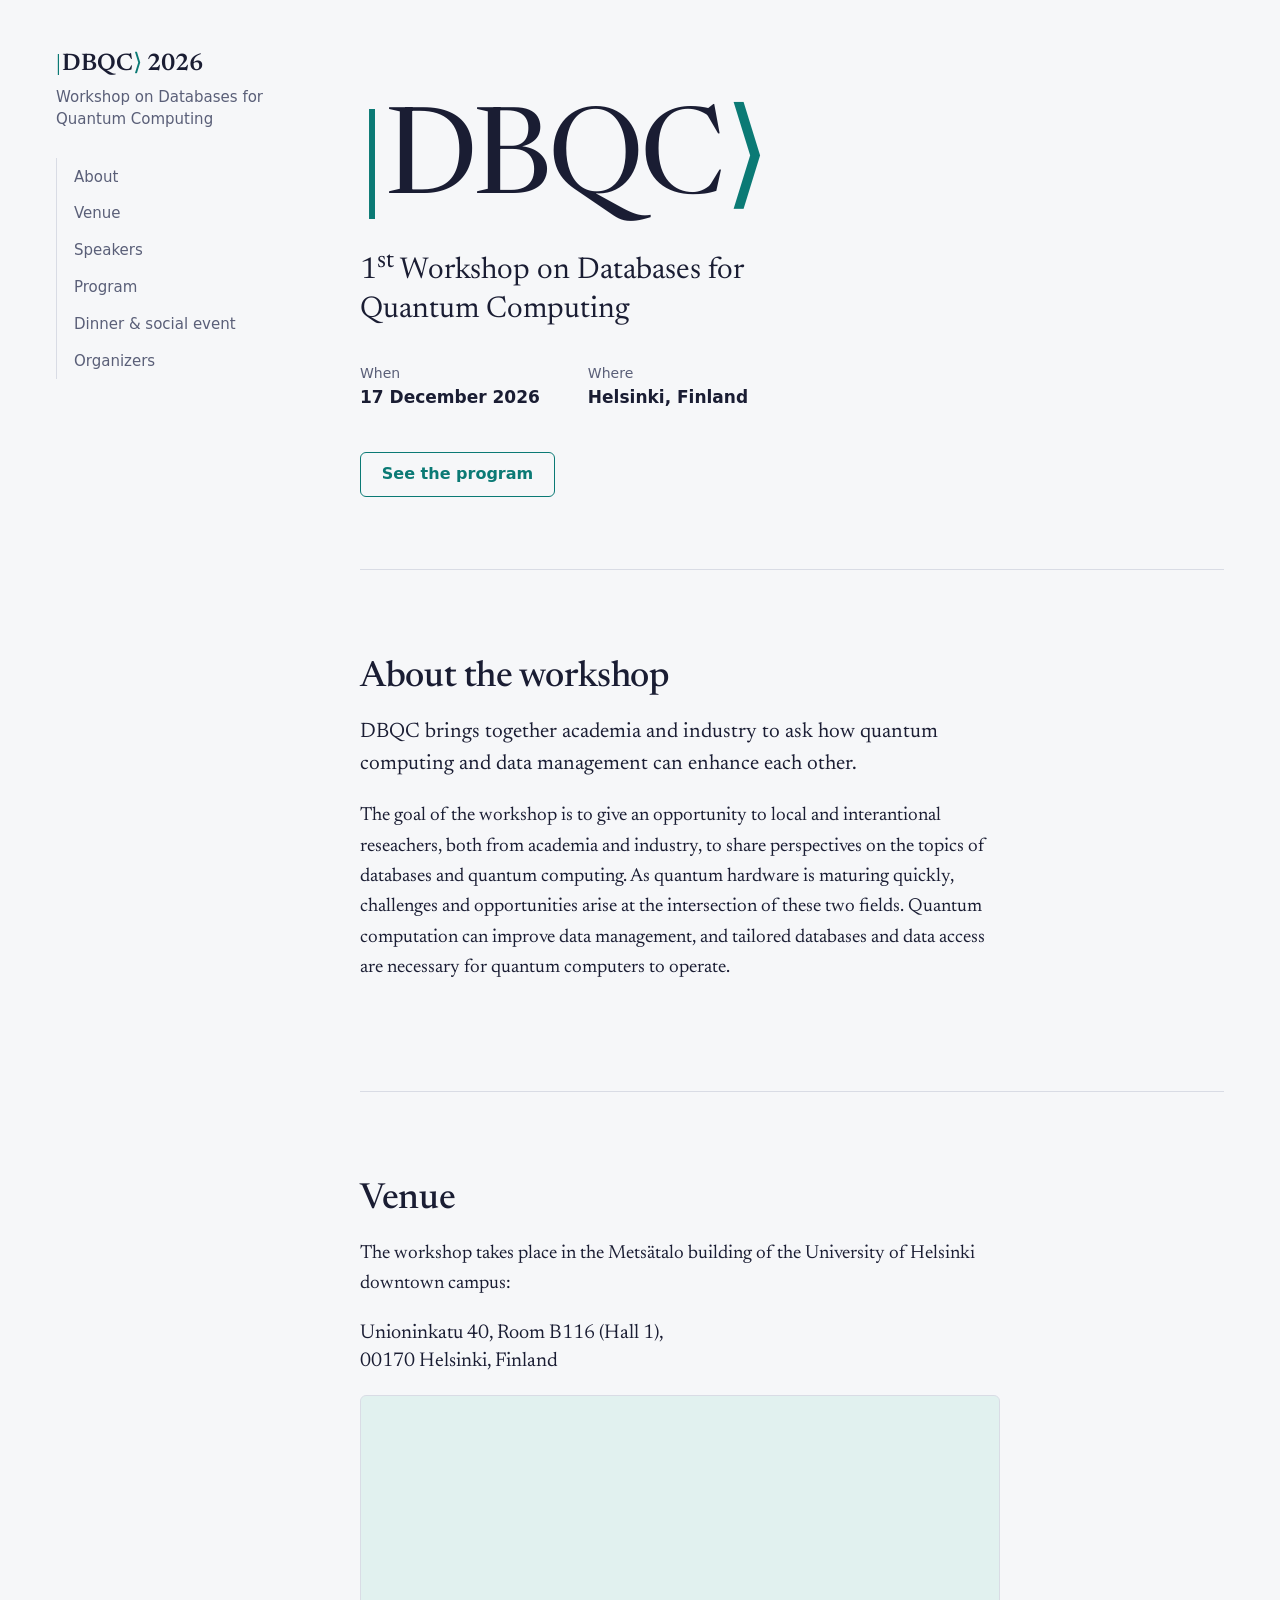
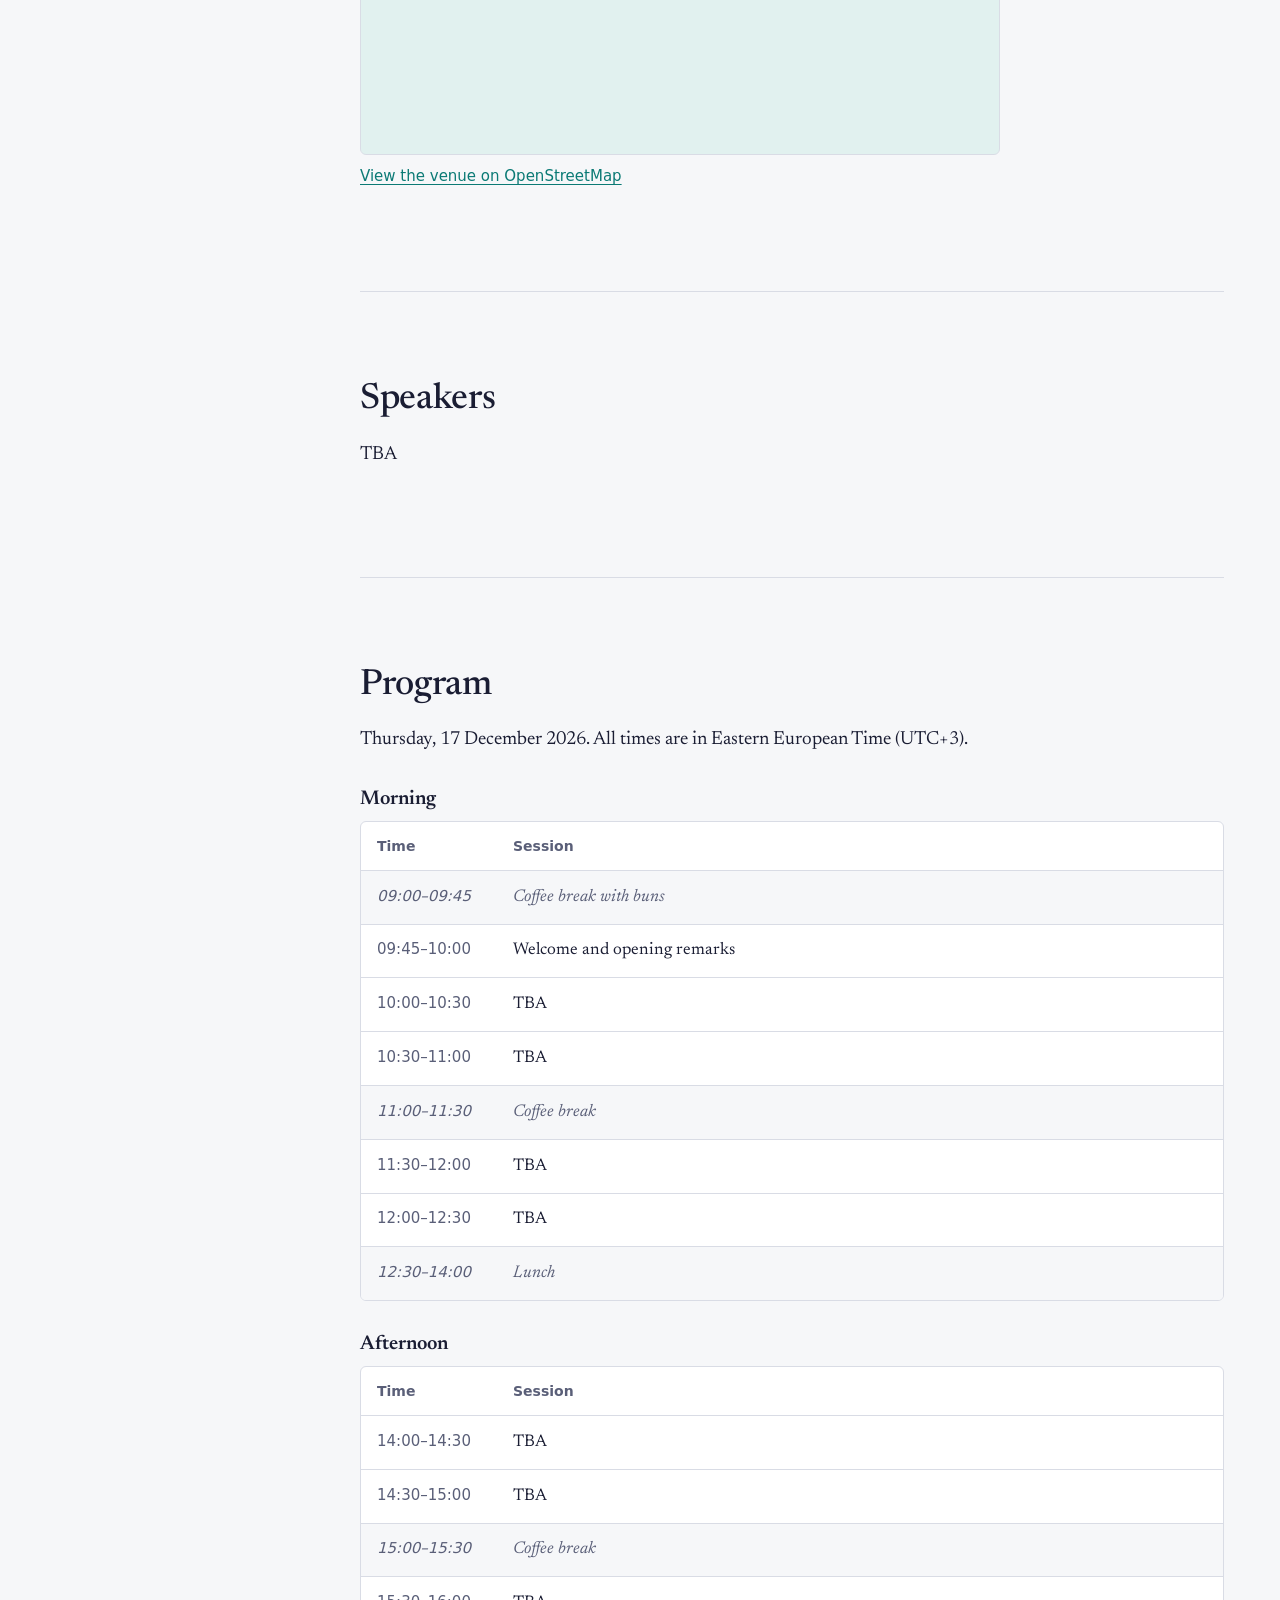
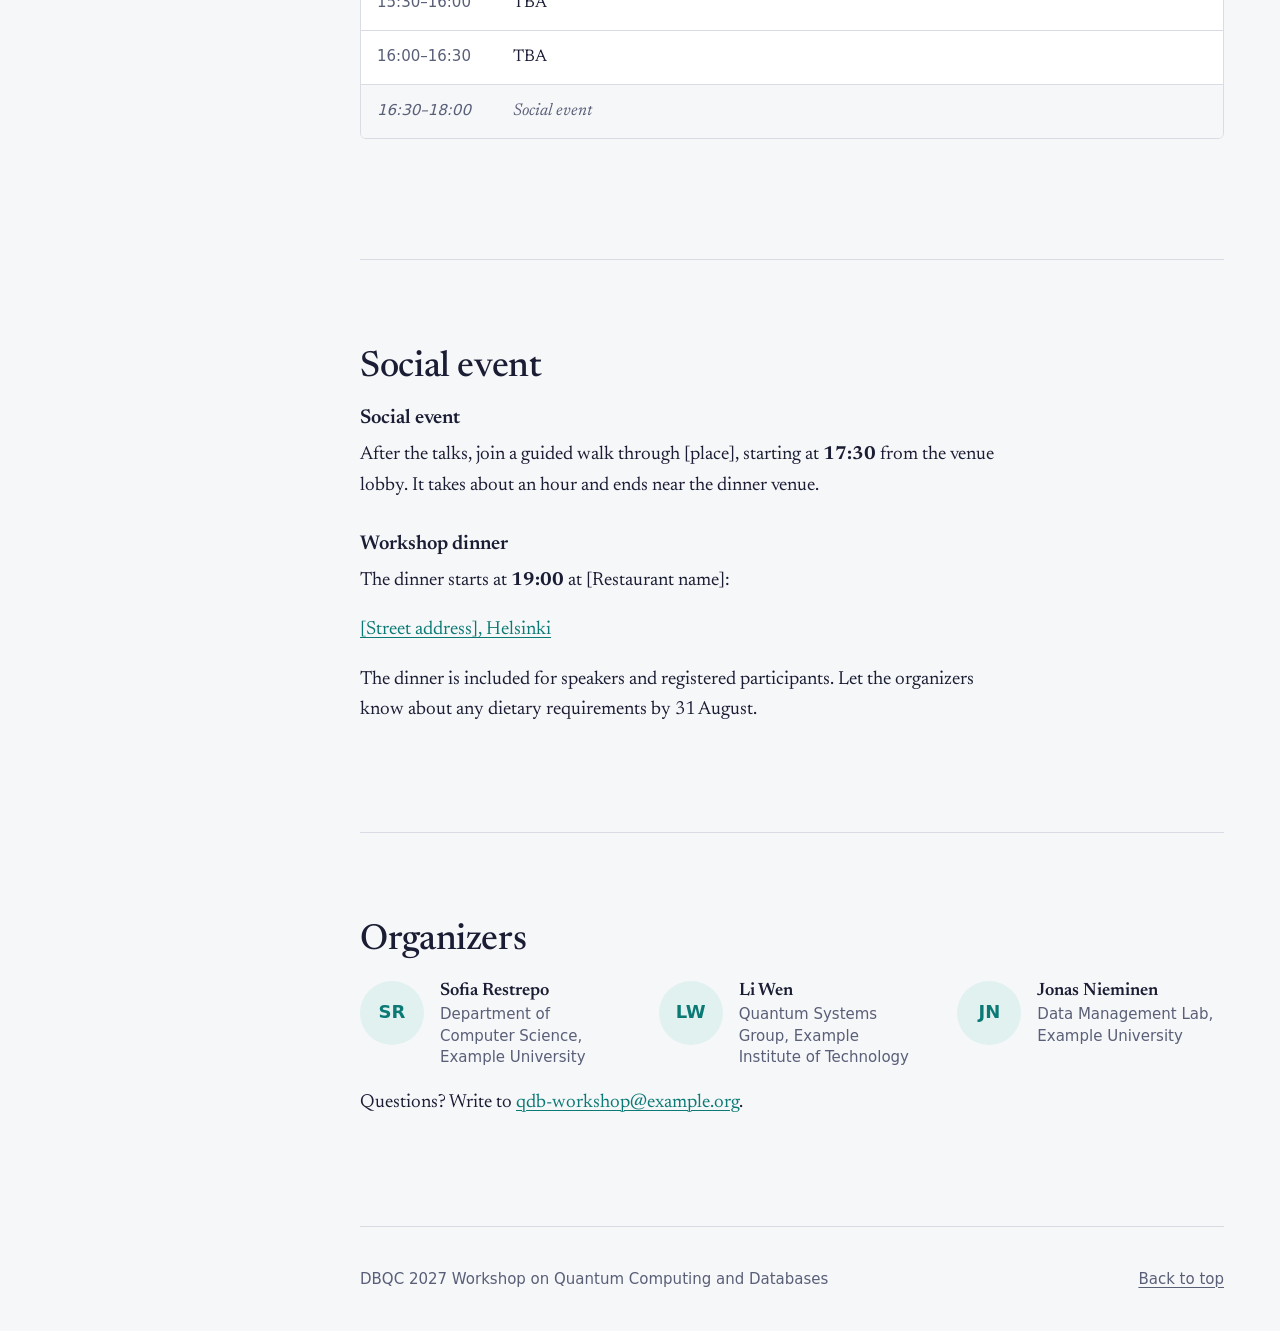
==== commit 74daaa23: "program info update" ====
--- a/index_01.html
+++ b/index_01.html
@@ -42,7 +42,7 @@
 
       <!-- Hidden on phones, where the same button is in the header -->
       <div class="sidebar-extra">
-        <!-- <p>Registration closes<br><strong>7 December 2027</strong></p>
+        <!-- <p>Registration closes<br><strong>17 December 2027</strong></p>
         <a class="button" href="">Register</a> -->
       </div>
     </aside>
@@ -73,15 +73,20 @@
         <section id="about">
           <h2>About the workshop</h2>
           <p class="lead">DBQC brings together academia and industry to ask how quantum computing and data management can enhance each other.</p>
-          <!-- <p>Quantum hardware is maturing quickly, and many of the problems databases face are hard optimisation problems that quantum methods may help with. In the other direction, quantum experiments produce data that classical systems struggle to store and query.</p> -->
-          <!-- <p>The workshop is a day of talks, with no papers or proceedings. To give a talk, <a href="https://example.org/register-talk">register it</a> by <strong>30 April 2027</strong> with a title and a short abstract.</p> -->
+
+          <p>
+            The goal of the workshop is to give an opportunity to local and interantional reseachers, both from academia and industry, to share perspectives on the topics of databases and quantum computing. As quantum hardware is maturing quickly, challenges and opportunities arise at the intersection of these two fields. Quantum computation can improve data management, and tailored databases and data access are necessary for quantum computers to operate.
+          </p>
         </section>
 
         <!-- ============ VENUE ============ -->
         <section id="venue">
           <h2>Venue</h2>
-          <p>The workshop takes place on the Otaniemi campus, Room AS2:</p>
-          <p class="address">Maarintie 8<br>02150 Espoo, Finland</p>
+          <p>The workshop takes place in the Metsätalo building of the University of Helsinki downtown campus:</p>
+          <p class="address">
+            Unioninkatu 40, Room B116 (Hall 1),
+            <br>00170 Helsinki, Finland
+          </p>
 
           <!-- MAP FROM OPENSTREETMAP
                To change it: open openstreetmap.org, find your venue, click
@@ -95,58 +100,27 @@
           </div>
           <p class="map-link"><a href="https://www.openstreetmap.org/?mlat=60.186850&amp;mlon=24.819548#map=19/60.186850/24.819548">View the venue on OpenStreetMap</a></p>
 
-          <h3>Getting there</h3>
-          <p>From Helsinki Airport, trains I and P reach the city centre in about 35 minutes. From the central railway station, take the metro to Aalto-yliopisto station, a short walk from the venue. Tickets are sold in the <a href="https://www.hsl.fi/en/tickets-and-fares/hsl-app">HSL app</a> and at station vending machines.</p>
+          <!-- <h3>Getting there</h3>
+          <p>From Helsinki Airport, trains I and P reach the city centre in about 35 minutes. From the central railway station it is a short walk to the venue.</p> -->
         </section>
 
         <!-- ============ SPEAKERS ============
-             Replace the initials with a photo if you have one:
+             Replace the initials with a photo:
              <img class="avatar" src="photos/aino.jpg" alt="">
              Remove <span class="tag">Keynote</span> for regular speakers. -->
         <section id="speakers">
           <h2>Speakers</h2>
-          <ul class="people">
-            <li class="person">
-              <span class="avatar" aria-hidden="true">AV</span>
+          <p>TBA</p>
+          <!-- <ul class="people">
+            <li class="person">
+              <span class="avatar" aria-hidden="true">NS</span>
               <div>
-                <h3>Aino Virtanen<span class="tag">Keynote</span></h3>
-                <p>Institute for Quantum Information</p>
-                <p class="talk">Can a quantum computer pick your join order?</p>
+                <h3>Name Surname</h3>
+                <p>Institution</p>
+                <p class="talk">Talk title</p>
               </div>
             </li>
-            <li class="person">
-              <span class="avatar" aria-hidden="true">MO</span>
-              <div>
-                <h3>Marcus Oyelaran<span class="tag">Keynote</span></h3>
-                <p>Centre for Scientific Data Systems</p>
-                <p class="talk">Databases for the quantum lab</p>
-              </div>
-            </li>
-            <li class="person">
-              <span class="avatar" aria-hidden="true">LF</span>
-              <div>
-                <h3>Lena Fischer</h3>
-                <p>Example University</p>
-                <p class="talk">QUBO formulations for multi-query optimisation</p>
-              </div>
-            </li>
-            <li class="person">
-              <span class="avatar" aria-hidden="true">RM</span>
-              <div>
-                <h3>Ravi Menon</h3>
-                <p>Example Institute of Technology</p>
-                <p class="talk">A storage format for mid-circuit measurement data</p>
-              </div>
-            </li>
-            <li class="person">
-              <span class="avatar" aria-hidden="true">HK</span>
-              <div>
-                <h3>Hanna Kowalska</h3>
-                <p>Example Research Centre</p>
-                <p class="talk">Benchmarking quantum annealers on index selection</p>
-              </div>
-            </li>
-          </ul>
+          </ul> -->
         </section>
 
         <!-- ============ PROGRAM ============
@@ -154,38 +128,54 @@
              class="break" for breaks, class="keynote" for keynotes. -->
         <section id="program">
           <h2>Program</h2>
-          <p>Tuesday, 14 September 2027. All times are in Eastern European Summer Time (UTC+3).</p>
+          <p>Thursday, 17 December 2026. All times are in Eastern European Time (UTC+3).</p>
 
           <h3>Morning</h3>
           <div class="table-wrap">
             <table class="schedule">
               <thead>
-                <tr><th scope="col">Time</th><th scope="col">Session</th></tr>
+                <tr>
+                  <th scope="col">Time</th>
+                  <th scope="col">Session</th>
+                </tr>
               </thead>
               <tbody>
-                <tr><td>09:00–09:15</td><td>Welcome and opening remarks</td></tr>
-                <tr class="keynote">
-                  <td>09:15–10:15</td>
-                  <td>Can a quantum computer pick your join order?<span class="tag">Keynote</span>
-                    <span class="speaker">Aino Virtanen, Institute for Quantum Information</span></td>
-                </tr>
-                <tr class="break"><td>10:15–10:45</td><td>Coffee break</td></tr>
-                <tr>
-                  <td>10:45–11:10</td>
-                  <td>QUBO formulations for multi-query optimisation
-                    <span class="speaker">Lena Fischer, Example University</span></td>
-                </tr>
-                <tr>
-                  <td>11:10–11:35</td>
-                  <td>A storage format for mid-circuit measurement data
-                    <span class="speaker">Ravi Menon, Example Institute of Technology</span></td>
-                </tr>
-                <tr>
-                  <td>11:35–12:00</td>
-                  <td>Benchmarking quantum annealers on index selection
-                    <span class="speaker">Hanna Kowalska, Example Research Centre</span></td>
-                </tr>
-                <tr class="break"><td>12:00–13:30</td><td>Lunch</td></tr>
+                <tr class="break">
+                  <td>09:00–09:45</td>
+                  <td>Coffee break with buns</td>
+                </tr>
+                <tr>
+                  <td>09:45–10:00</td>
+                  <td>Welcome and opening remarks</td>
+                </tr>
+                <tr>
+                  <td>10:00–10:30</td>
+                  <td>TBA
+                    <!-- <span class="speaker">Name Surname, Institute</span></td> -->
+                </tr>
+                <tr>
+                  <td>10:30–11:00</td>
+                  <td>TBA
+                    <!-- <span class="speaker">Name Surname, Institute</span></td> -->
+                </tr>
+                <tr class="break">
+                  <td>11:00–11:30</td>
+                  <td>Coffee break</td>
+                </tr>
+                <tr>
+                  <td>11:30–12:00</td>
+                  <td>TBA
+                    <!-- <span class="speaker">Name Surname, Institute</span></td> -->
+                </tr>
+                <tr>
+                  <td>12:00–12:30</td>
+                  <td>TBA
+                    <!-- <span class="speaker">Name Surname, Institute</span></td> -->
+                </tr>
+                <tr class="break">
+                  <td>12:30–14:00</td>
+                  <td>Lunch</td>
+                </tr>
               </tbody>
             </table>
           </div>
@@ -194,35 +184,48 @@
           <div class="table-wrap">
             <table class="schedule">
               <thead>
-                <tr><th scope="col">Time</th><th scope="col">Session</th></tr>
+                <tr>
+                  <th scope="col">Time</th>
+                  <th scope="col">Session</th>
+                </tr>
               </thead>
               <tbody>
-                <tr class="keynote">
-                  <td>13:30–14:30</td>
-                  <td>Databases for the quantum lab<span class="tag">Keynote</span>
-                    <span class="speaker">Marcus Oyelaran, Centre for Scientific Data Systems</span></td>
-                </tr>
-                <tr>
-                  <td>14:30–15:30</td>
-                  <td>Short talks (six 10-minute talks)</td>
-                </tr>
-                <tr class="break"><td>15:30–16:00</td><td>Coffee break</td></tr>
-                <tr>
-                  <td>16:00–16:50</td>
-                  <td>Panel: what would a quantum DBMS look like?
-                    <span class="speaker">Moderated by Sofia Restrepo</span></td>
-                </tr>
-                <tr><td>16:50–17:00</td><td>Closing remarks</td></tr>
-                <tr class="break"><td>17:30–18:45</td><td>Social event (see below)</td></tr>
-                <tr class="break"><td>19:00</td><td>Workshop dinner</td></tr>
+                <tr>
+                  <td>14:00–14:30</td>
+                  <td>TBA
+                    <!-- <span class="speaker">Name Surname, Institute</span></td> -->
+                </tr>
+                <tr>
+                  <td>14:30–15:00</td>
+                  <td>TBA
+                    <!-- <span class="speaker">Name Surname, Institute</span></td> -->
+                </tr>
+                <tr class="break">
+                  <td>15:00–15:30</td>
+                  <td>Coffee break</td>
+                </tr>
+                <tr>
+                  <td>15:30–16:00</td>
+                  <td>TBA
+                    <!-- <span class="speaker">Name Surname, Institute</span></td> -->
+                </tr>
+                <tr>
+                  <td>16:00–16:30</td>
+                  <td>TBA
+                    <!-- <span class="speaker">Name Surname, Institute</span></td> -->
+                </tr>
+                <tr class="break">
+                  <td>16:30–18:00</td>
+                  <td>Social event</td>
+                </tr>
               </tbody>
             </table>
           </div>
         </section>
 
-        <!-- ============ DINNER & SOCIAL EVENT ============ -->
+        <!-- ============ SOCIAL EVENT ============ -->
         <section id="dinner">
-          <h2>Dinner &amp; social event</h2>
+          <h2>Social event</h2>
 
           <h3>Social event</h3>
           <p>After the talks, join a guided walk through [place], starting at <strong>17:30</strong> from the venue lobby. It takes about an hour and ends near the dinner venue.</p>
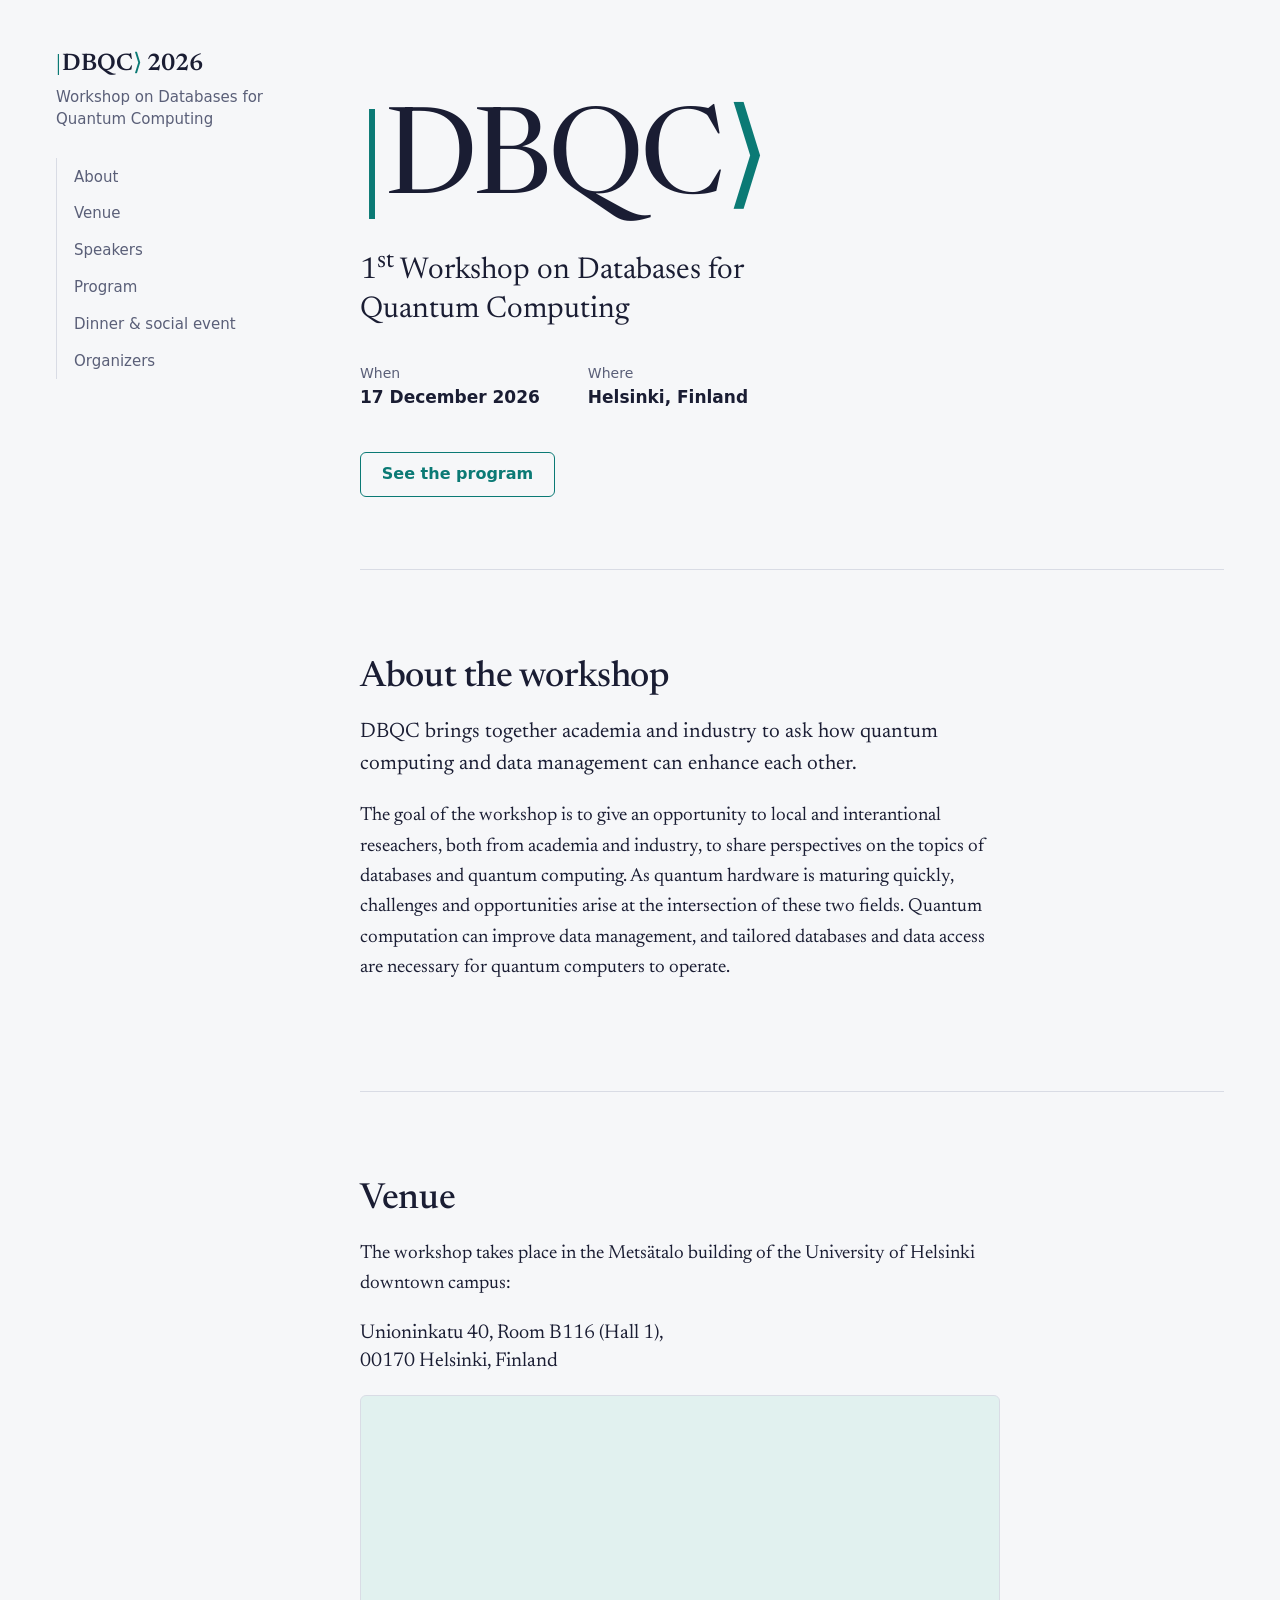
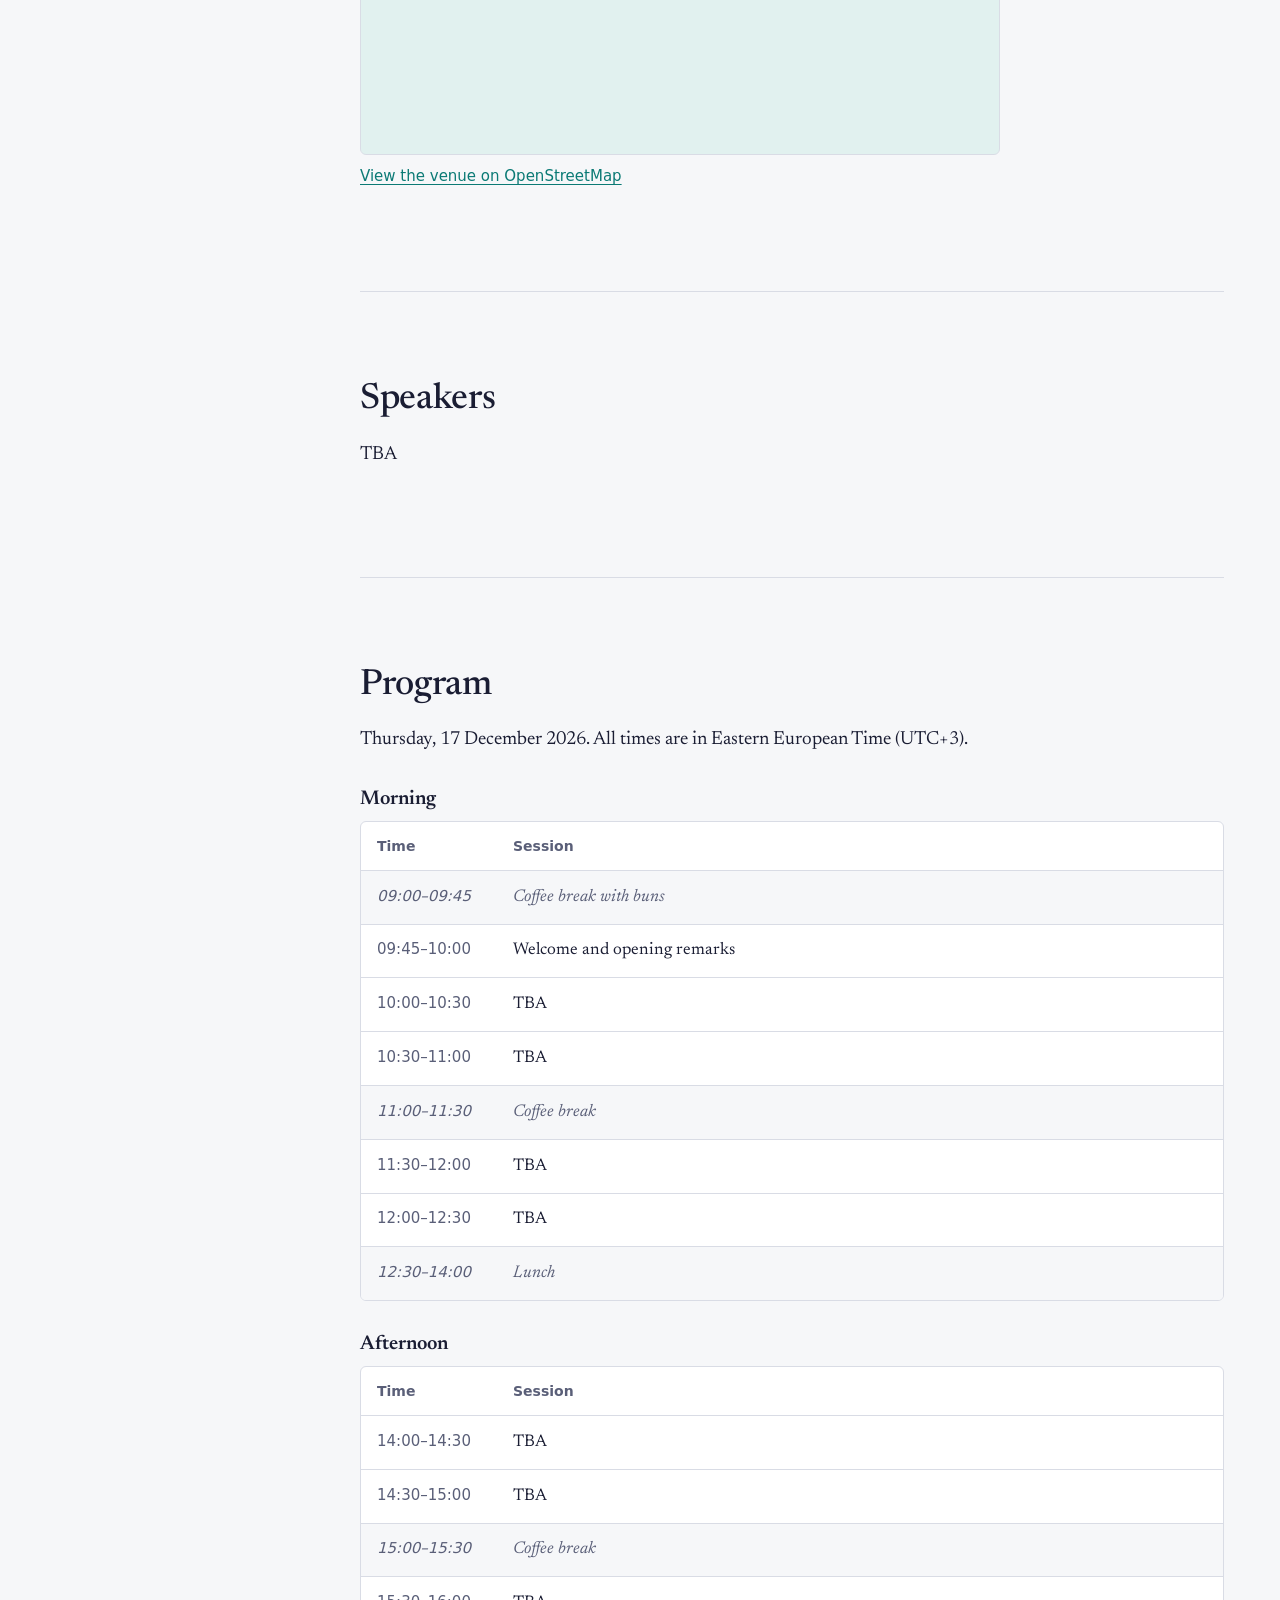
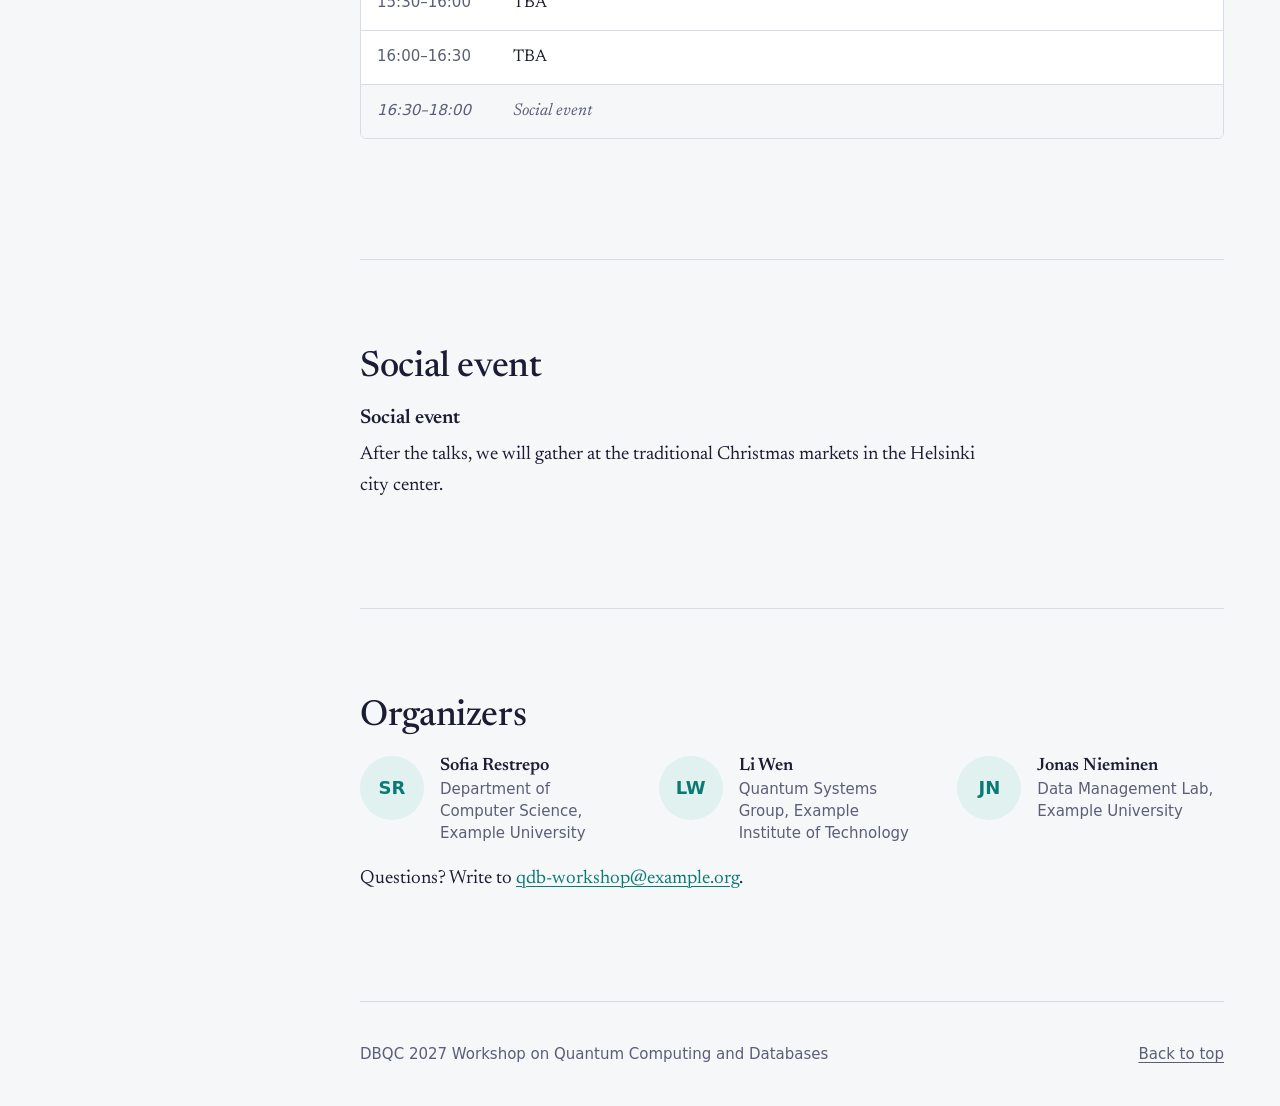
==== commit 281d5b0e: "info update" ====
--- a/index_01.html
+++ b/index_01.html
@@ -228,12 +228,10 @@
           <h2>Social event</h2>
 
           <h3>Social event</h3>
-          <p>After the talks, join a guided walk through [place], starting at <strong>17:30</strong> from the venue lobby. It takes about an hour and ends near the dinner venue.</p>
-
-          <h3>Workshop dinner</h3>
-          <p>The dinner starts at <strong>19:00</strong> at [Restaurant name]:</p>
-          <p><a href="https://www.openstreetmap.org/?mlat=60.169900&amp;mlon=24.938400#map=18/60.169900/24.938400">[Street address], Helsinki</a></p>
-          <p>The dinner is included for speakers and registered participants. Let the organizers know about any dietary requirements by 31 August.</p>
+          <p>
+            After the talks, we will gather at the traditional Christmas markets in the Helsinki city center.
+          </p>
+
         </section>
 
         <!-- ============ ORGANIZERS ============ -->
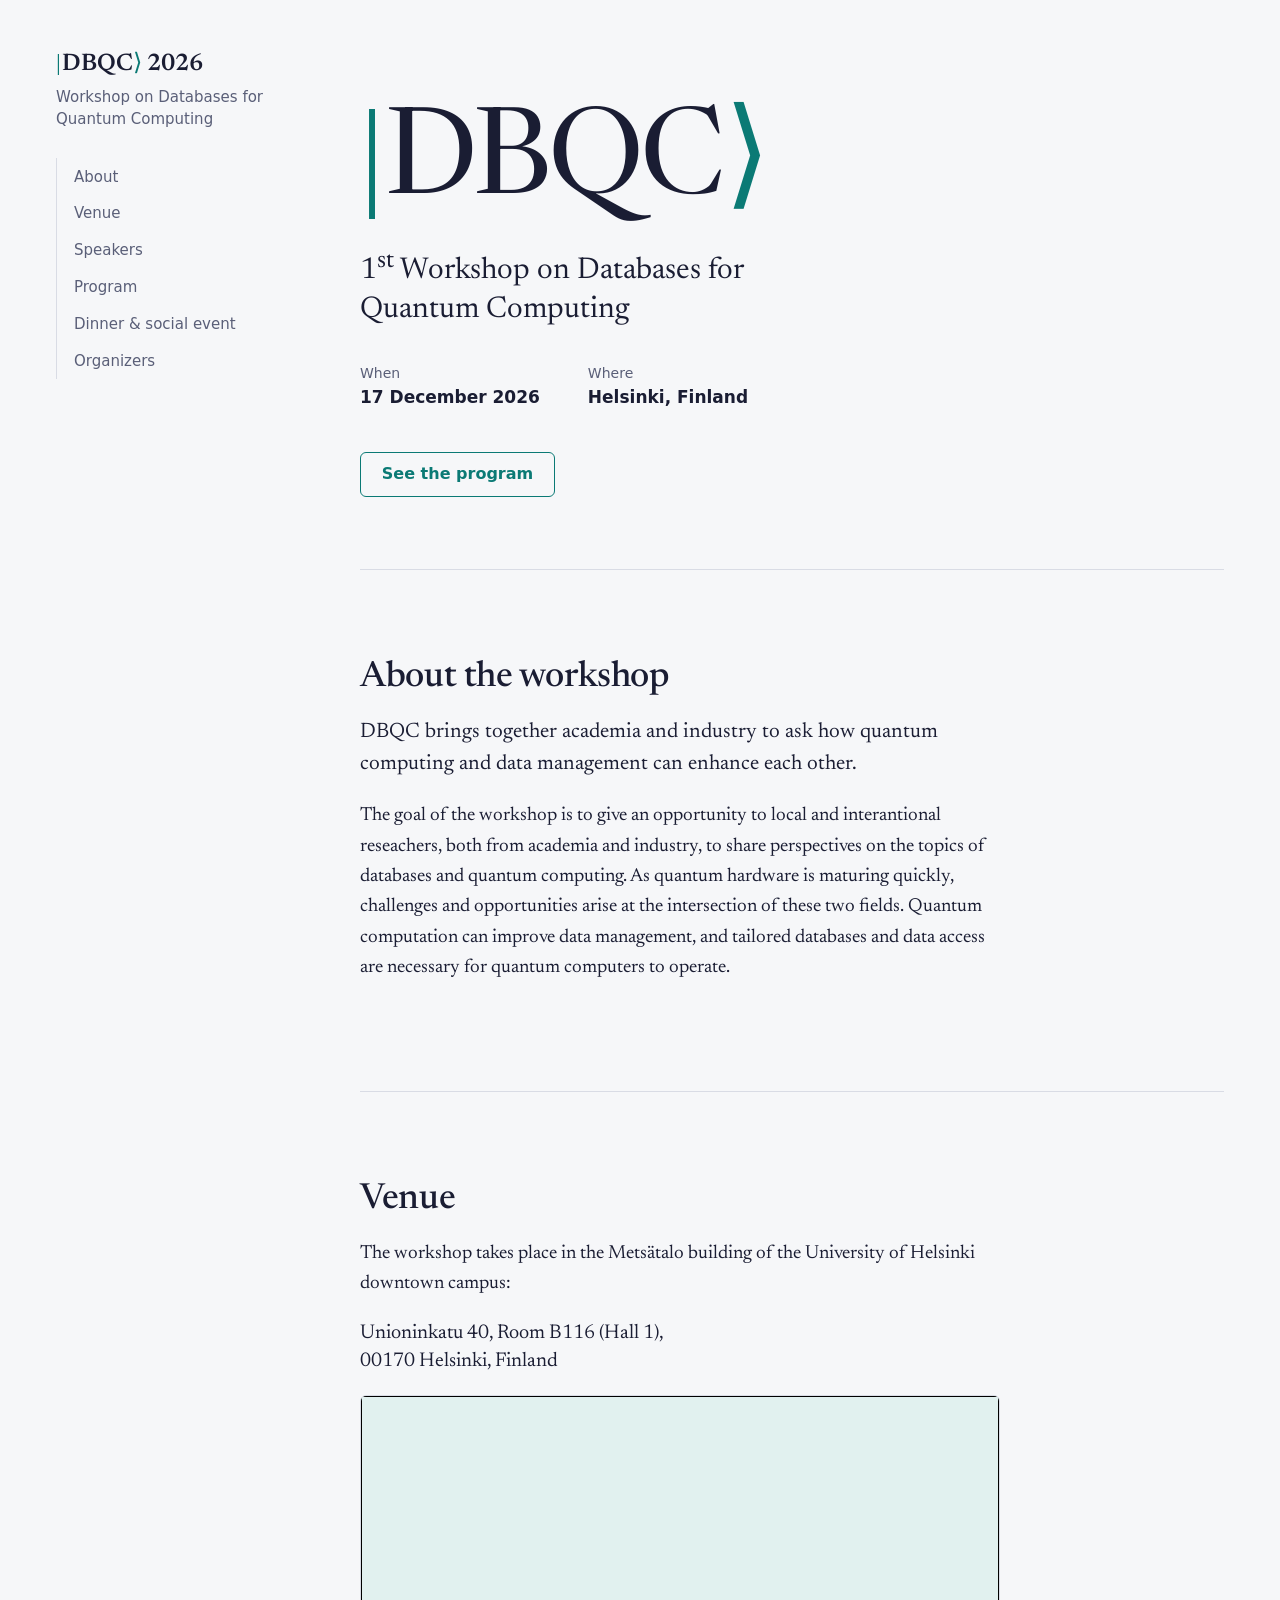
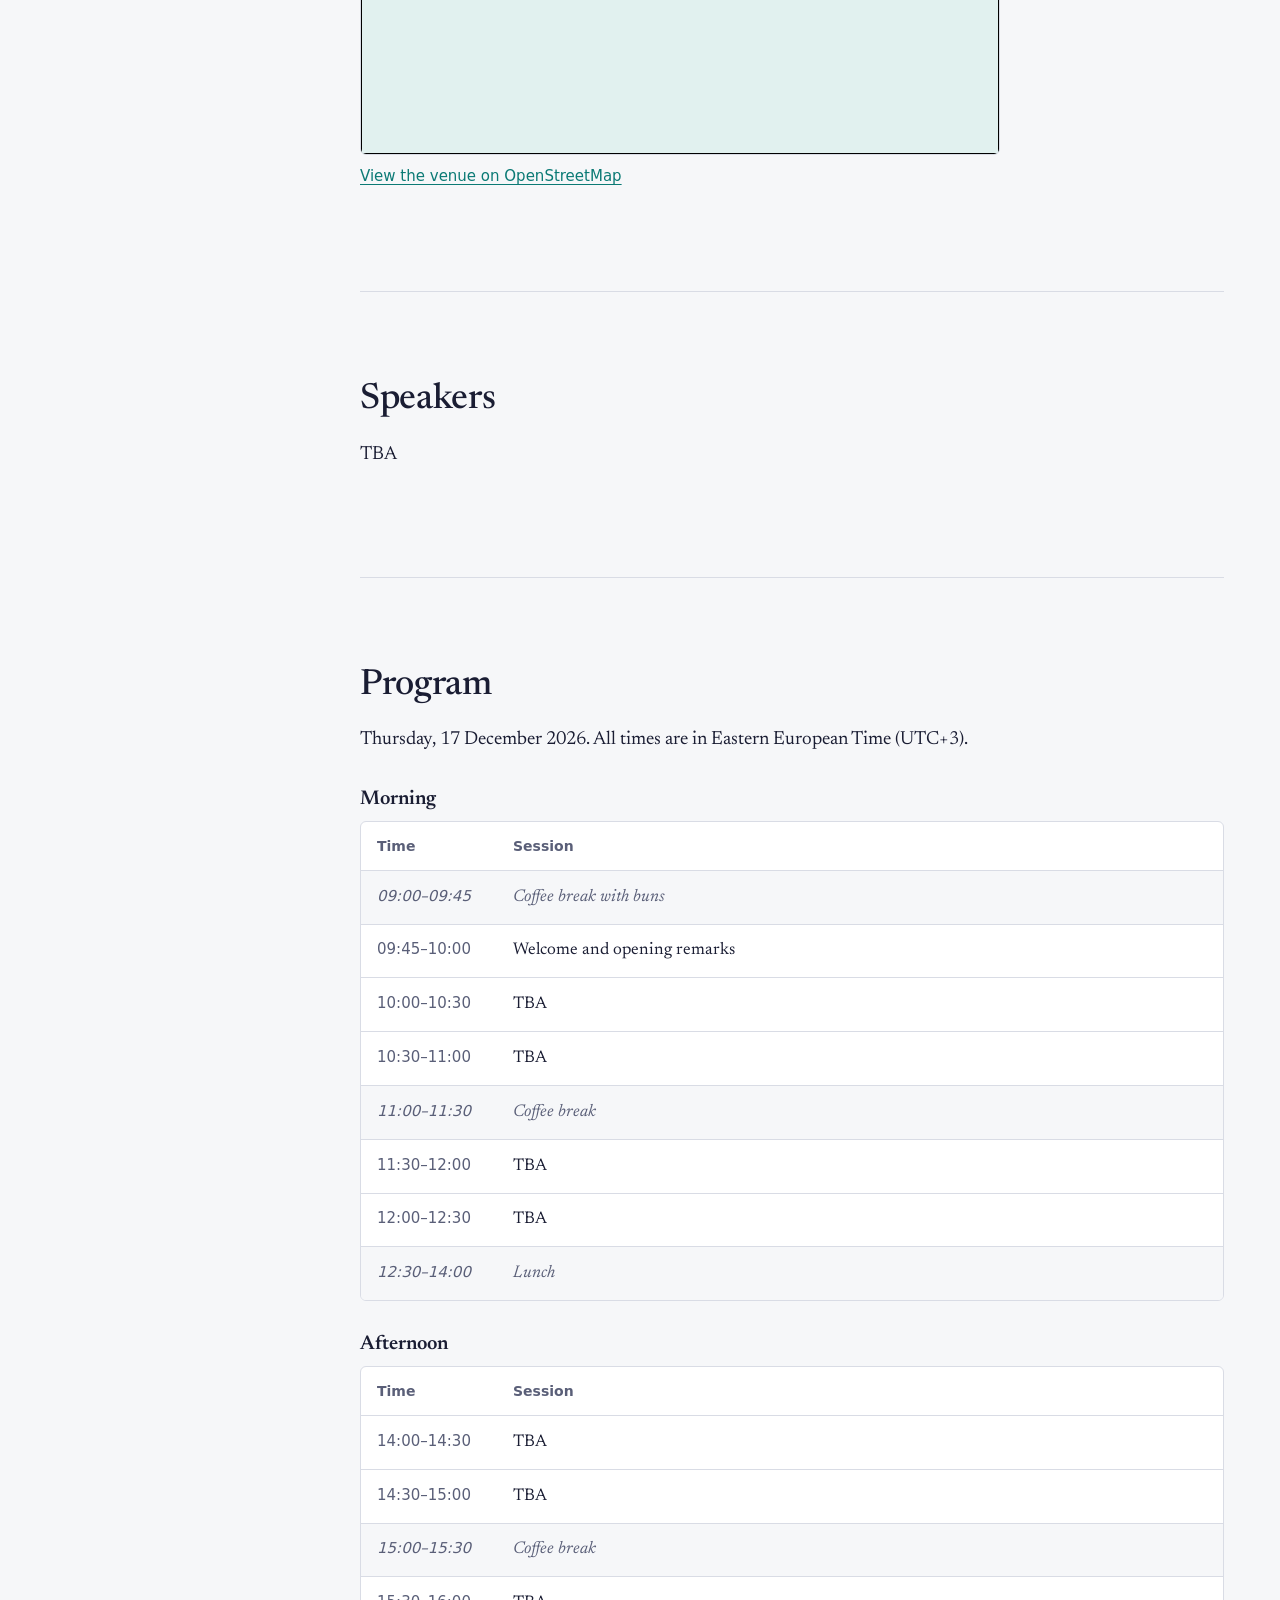
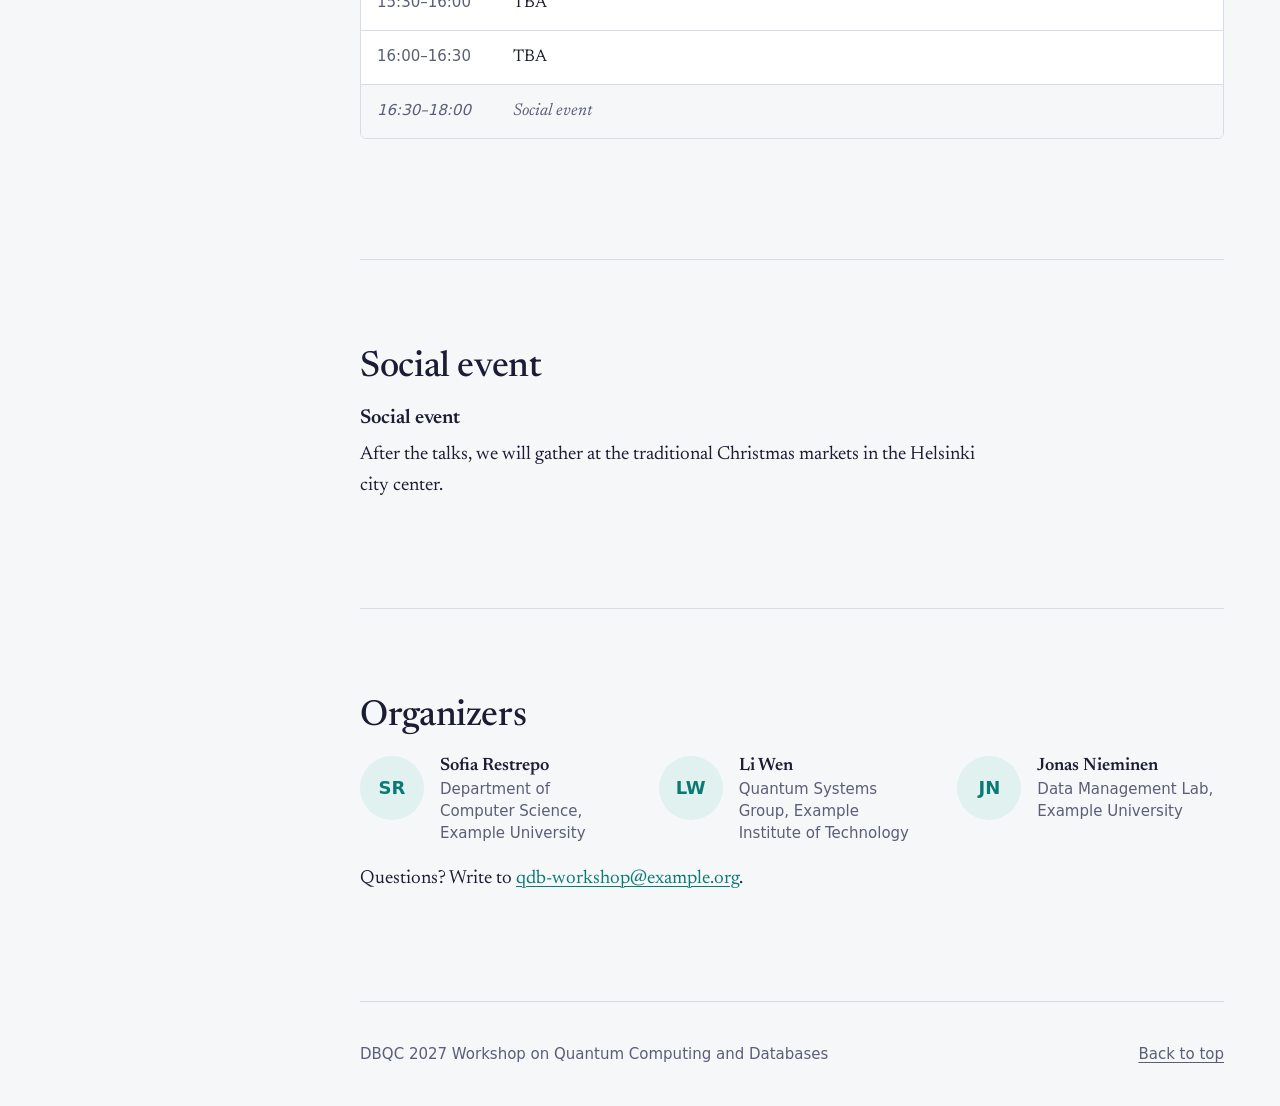
==== commit dbc8a580: "map update" ====
--- a/index_01.html
+++ b/index_01.html
@@ -92,14 +92,13 @@
                To change it: open openstreetmap.org, find your venue, click
                "Share", choose "HTML", tick "Include marker", and copy the
                src="…" address into the iframe below. Update the link too. -->
+
           <div class="map">
-            <iframe
-              title="Map showing the workshop venue"
-              src="https://www.openstreetmap.org/export/embed.html?bbox=24.8135%2C60.1846%2C24.8256%2C60.1891&amp;layer=mapnik&amp;marker=60.186850%2C24.819548"
-              loading="lazy"></iframe>
+            <iframe width="425" height="350" src="https://www.openstreetmap.org/export/embed?bbox=24.946509897708896%2C60.17180085492268%2C24.951767027378086%2C60.17346847935872&amp;layer=mapnik&amp;marker=60.1726346777228%2C24.949138462543488" style="border: 1px solid black"></iframe>
           </div>
-          <p class="map-link"><a href="https://www.openstreetmap.org/?mlat=60.186850&amp;mlon=24.819548#map=19/60.186850/24.819548">View the venue on OpenStreetMap</a></p>
-
+          <p class="map-link">
+            <a href="https://www.openstreetmap.org/?mlat=60.172635&amp;mlon=24.949138#map=19/60.172635/24.949138&amp;layers=N">View the venue on OpenStreetMap</a>
+          </p>
           <!-- <h3>Getting there</h3>
           <p>From Helsinki Airport, trains I and P reach the city centre in about 35 minutes. From the central railway station it is a short walk to the venue.</p> -->
         </section>
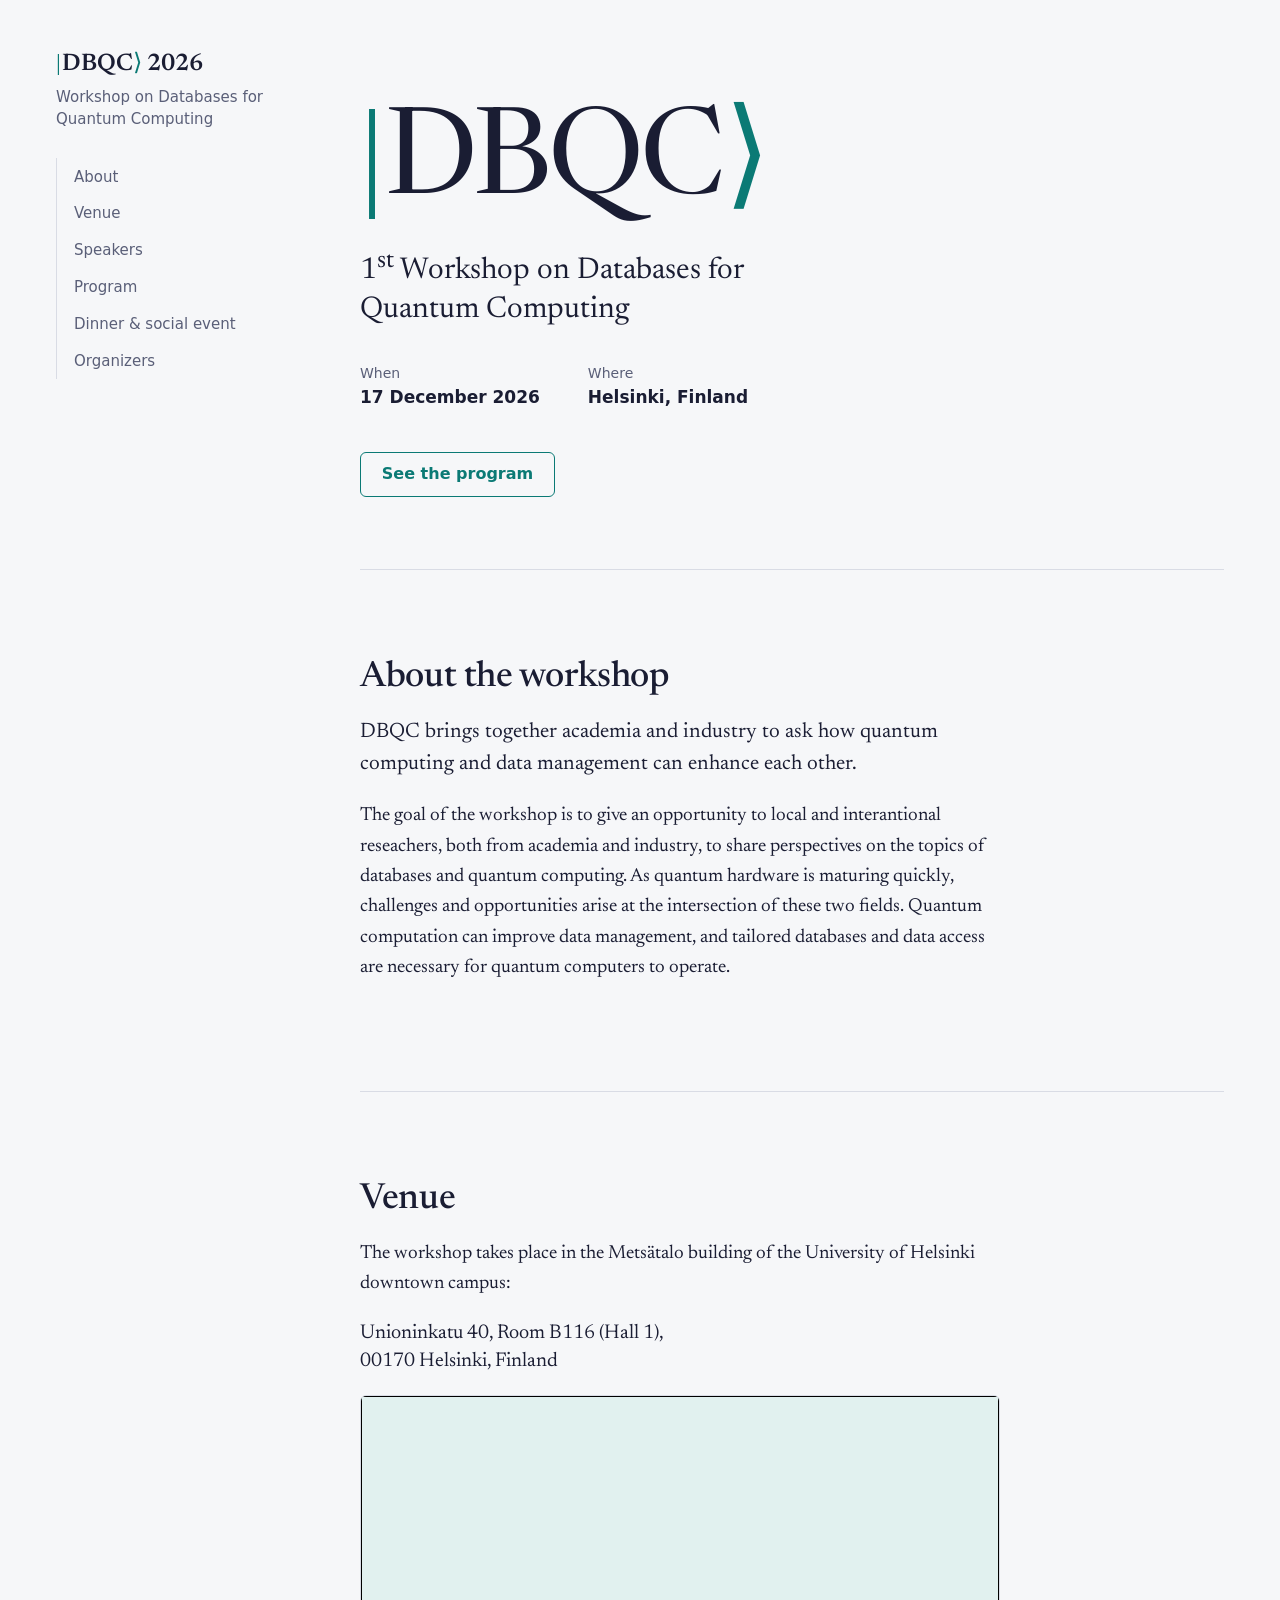
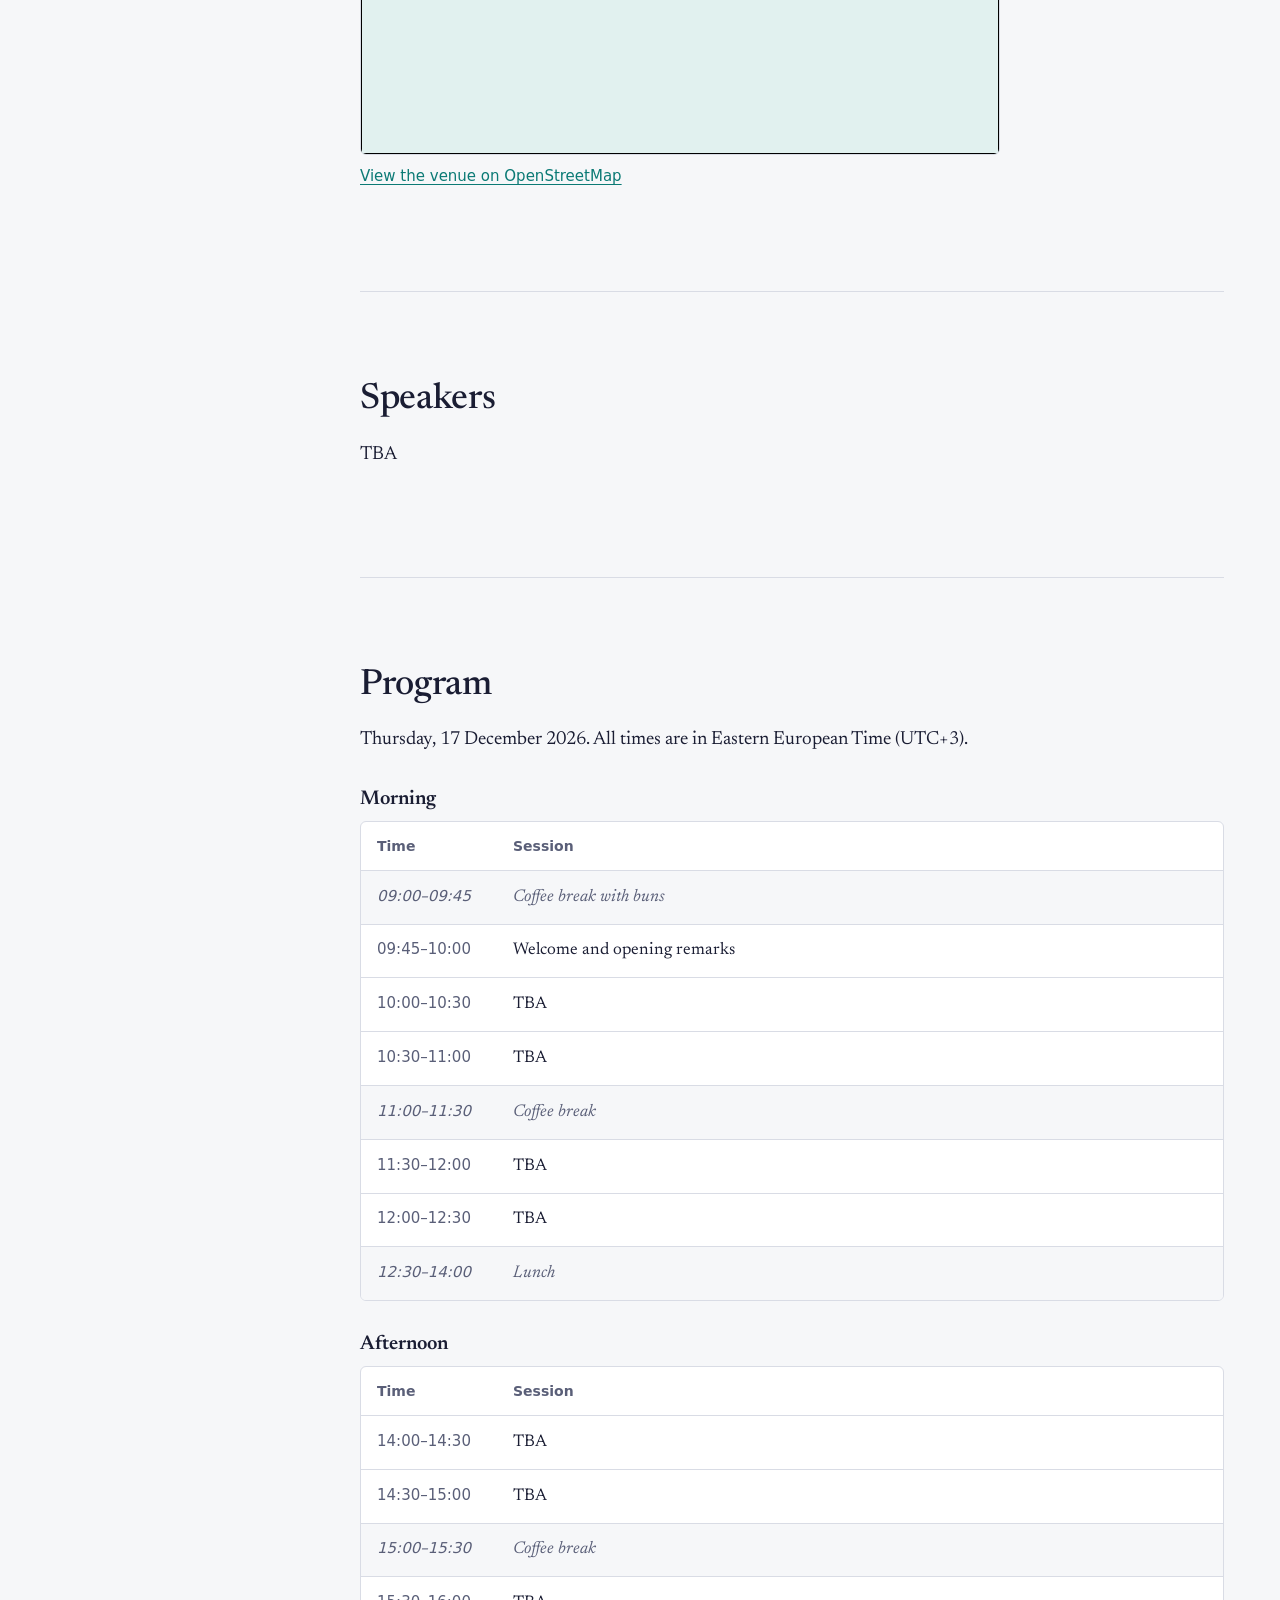
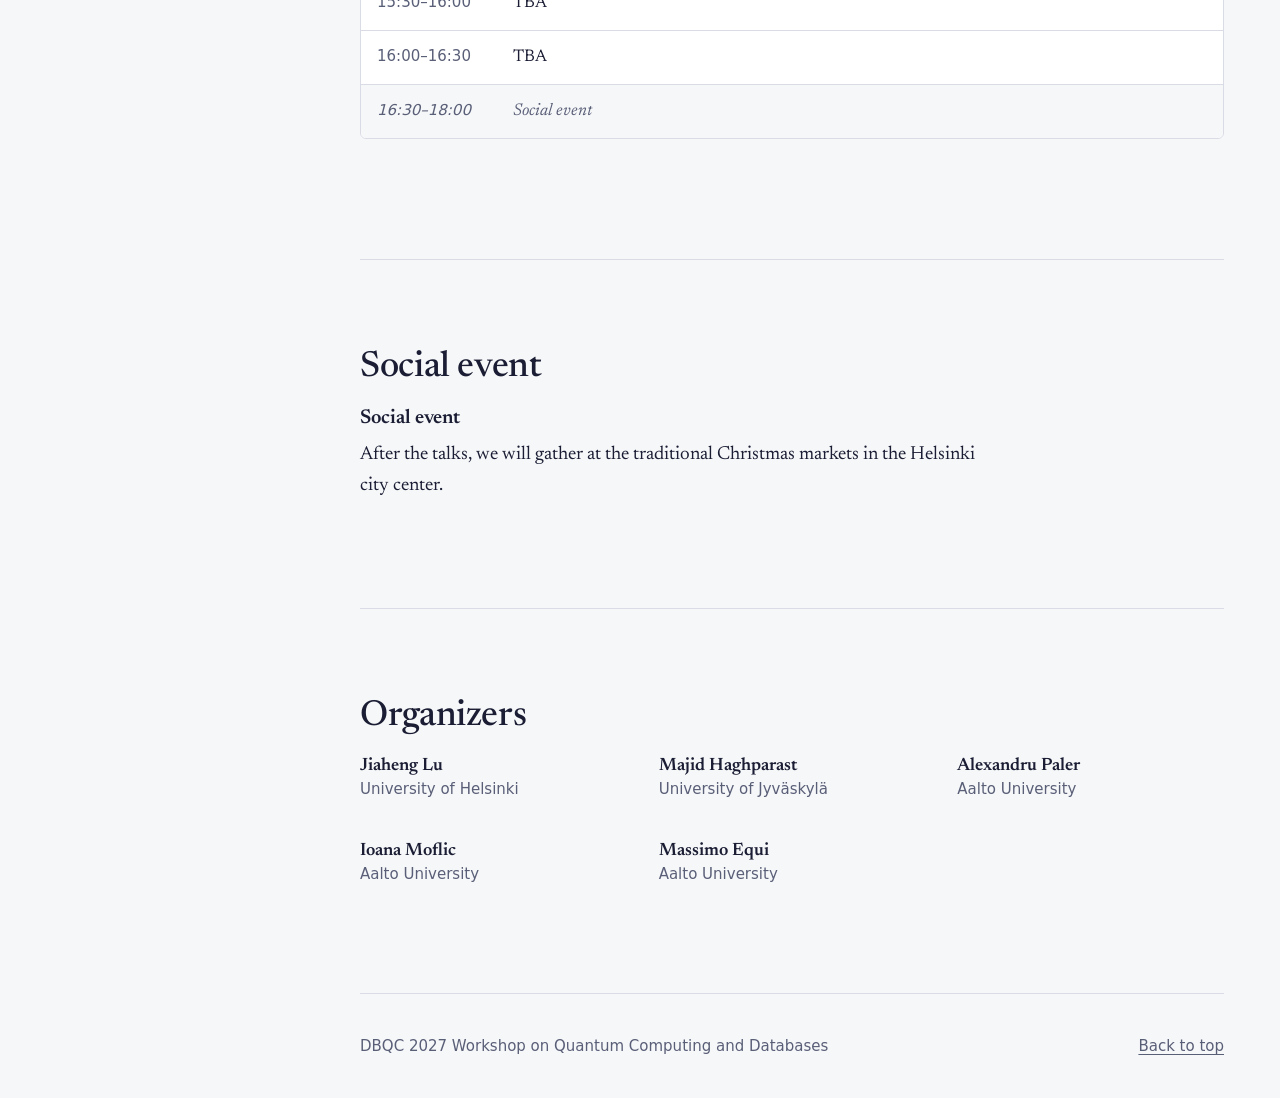
==== commit 09b08442: "organizers info update" ====
--- a/index_01.html
+++ b/index_01.html
@@ -238,19 +238,47 @@
           <h2>Organizers</h2>
           <ul class="people">
             <li class="person">
-              <span class="avatar" aria-hidden="true">SR</span>
-              <div><h3>Sofia Restrepo</h3><p>Department of Computer Science, Example University</p></div>
-            </li>
-            <li class="person">
-              <span class="avatar" aria-hidden="true">LW</span>
-              <div><h3>Li Wen</h3><p>Quantum Systems Group, Example Institute of Technology</p></div>
-            </li>
-            <li class="person">
-              <span class="avatar" aria-hidden="true">JN</span>
-              <div><h3>Jonas Nieminen</h3><p>Data Management Lab, Example University</p></div>
+              <div>
+                <h3>Jiaheng Lu</h3>
+                <p>
+                  University of Helsinki
+                </p>
+              </div>
+            </li>
+            <li class="person">
+              <div>
+                <h3>Majid Haghparast</h3>
+                <p>
+                  University of Jyväskylä
+                </p>
+              </div>
+            </li>
+            <li class="person">
+              <div>
+                <h3>Alexandru Paler</h3>
+                <p>
+                  Aalto University
+                </p>
+              </div>
+            </li>
+            <li class="person">
+              <div>
+                <h3>Ioana Moflic</h3>
+                <p>
+                  Aalto University
+                </p>
+              </div>
+            </li>
+            <li class="person">
+              <div>
+                <h3>Massimo Equi</h3>
+                <p>
+                  Aalto University
+                </p>
+              </div>
             </li>
           </ul>
-          <p>Questions? Write to <a href="mailto:qdb-workshop@example.org">qdb-workshop@example.org</a>.</p>
+          <!-- <p>Questions? Write to <a href="mailto:qdb-workshop@example.org">qdb-workshop@example.org</a>.</p> -->
         </section>
 
       </main>
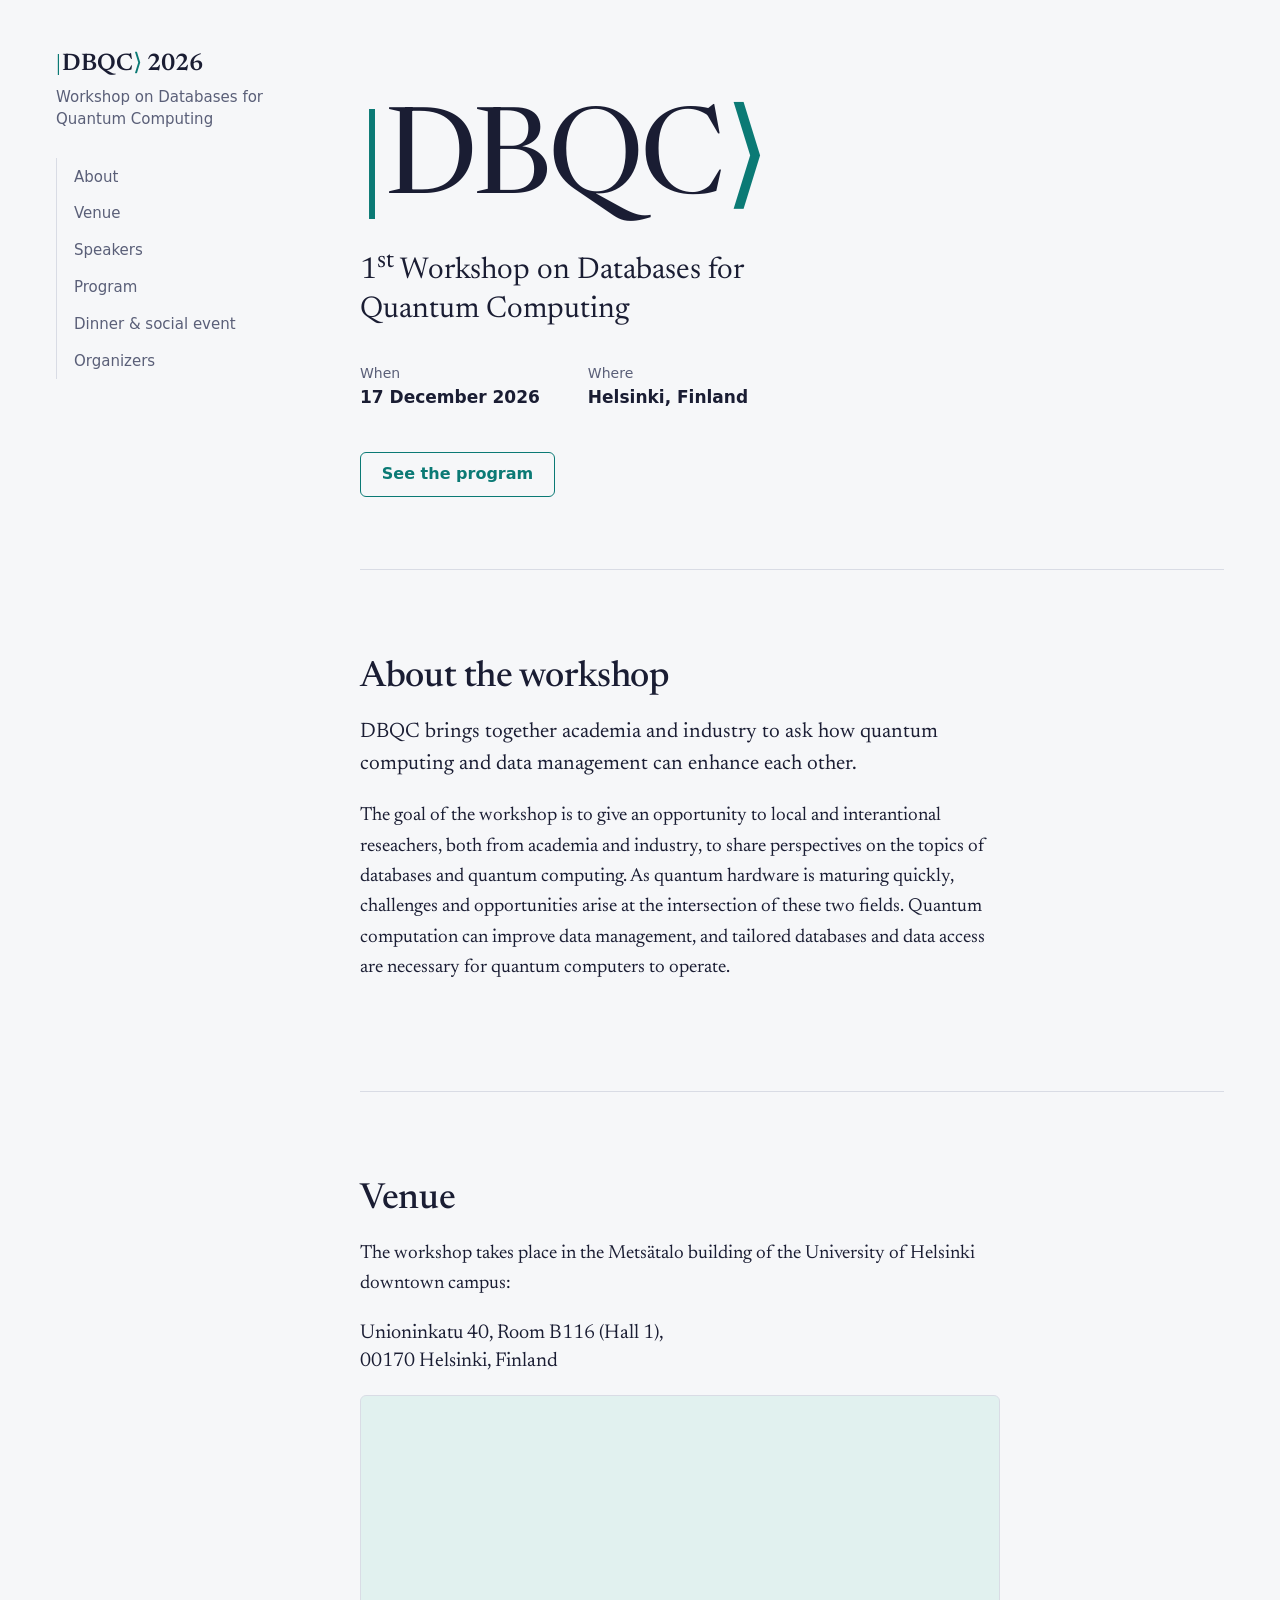
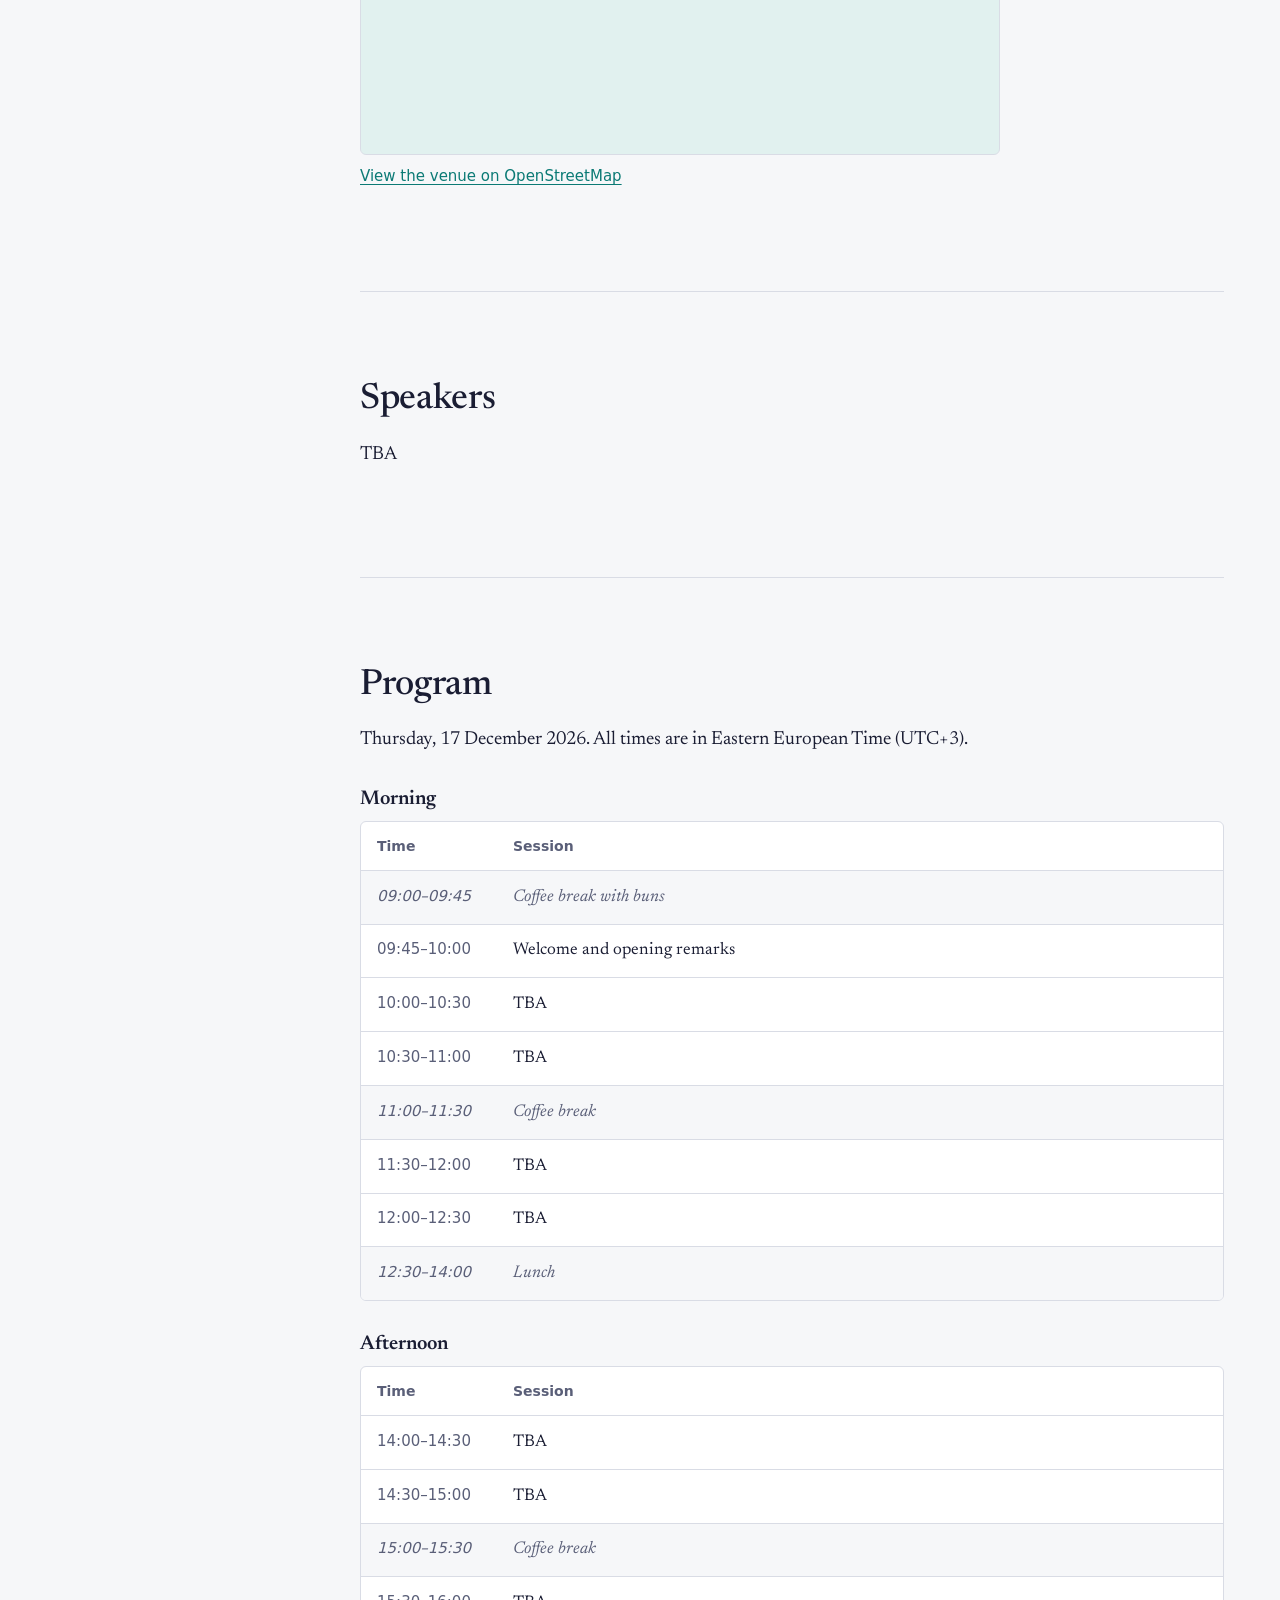
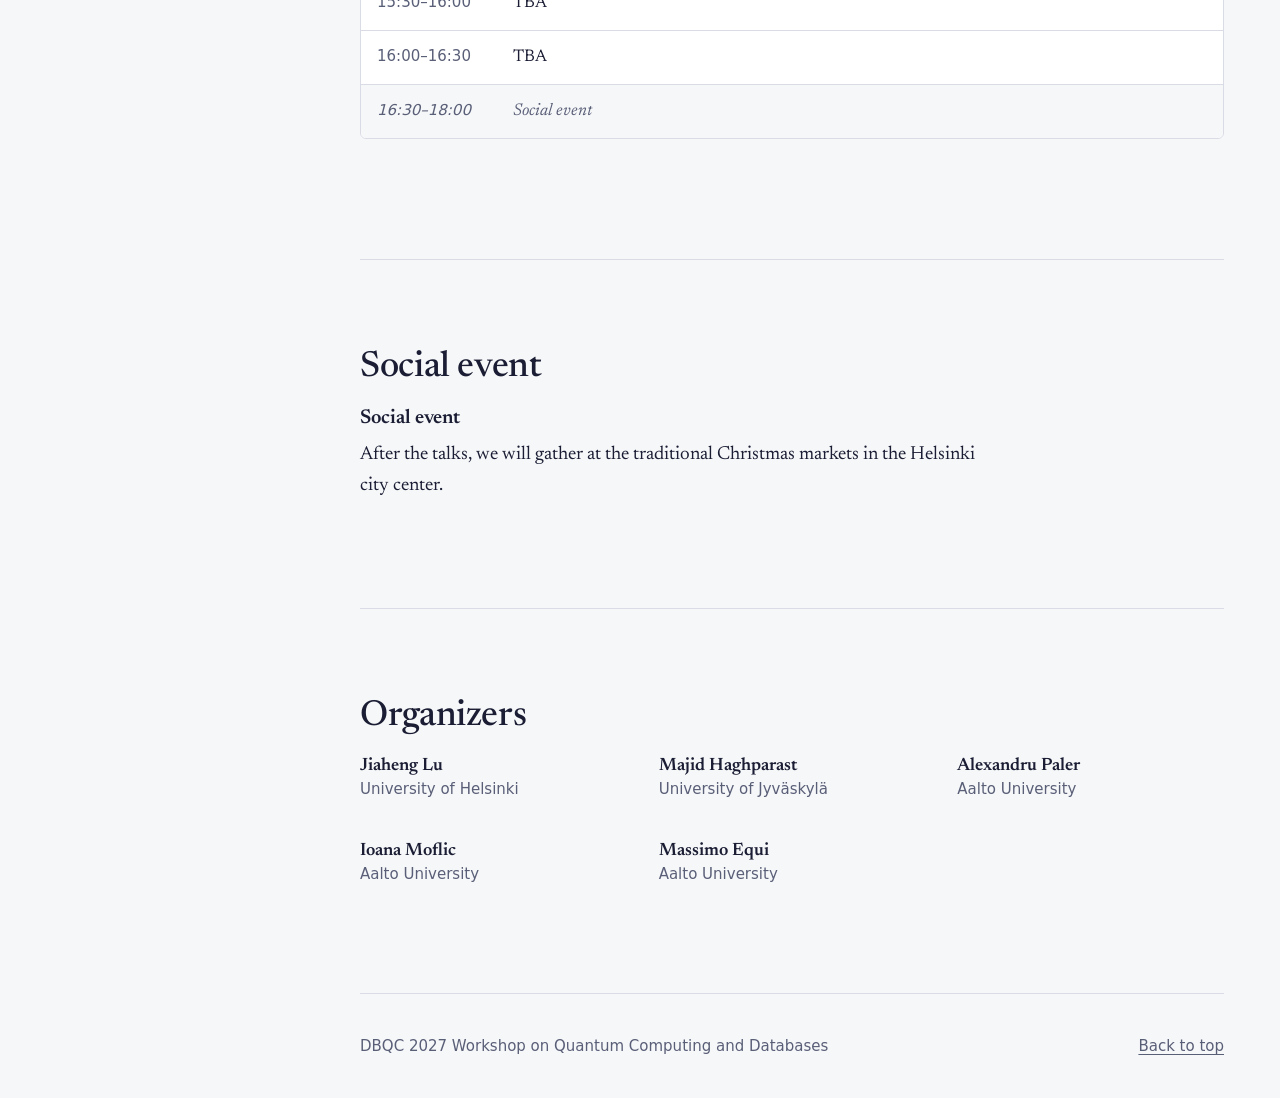
==== commit d7ee5181: "fixed map" ====
--- a/index_01.html
+++ b/index_01.html
@@ -94,7 +94,7 @@
                src="…" address into the iframe below. Update the link too. -->
 
           <div class="map">
-            <iframe width="425" height="350" src="https://www.openstreetmap.org/export/embed?bbox=24.946509897708896%2C60.17180085492268%2C24.951767027378086%2C60.17346847935872&amp;layer=mapnik&amp;marker=60.1726346777228%2C24.949138462543488" style="border: 1px solid black"></iframe>
+            <iframe width="425" height="350" src="https://www.openstreetmap.org/export/embed?bbox=24.946509897708896%2C60.17180085492268%2C24.951767027378086%2C60.17346847935872&amp;layer=mapnik&amp;marker=60.1726346777228%2C24.949138462543488" loading="lazy"></iframe>
           </div>
           <p class="map-link">
             <a href="https://www.openstreetmap.org/?mlat=60.172635&amp;mlon=24.949138#map=19/60.172635/24.949138&amp;layers=N">View the venue on OpenStreetMap</a>
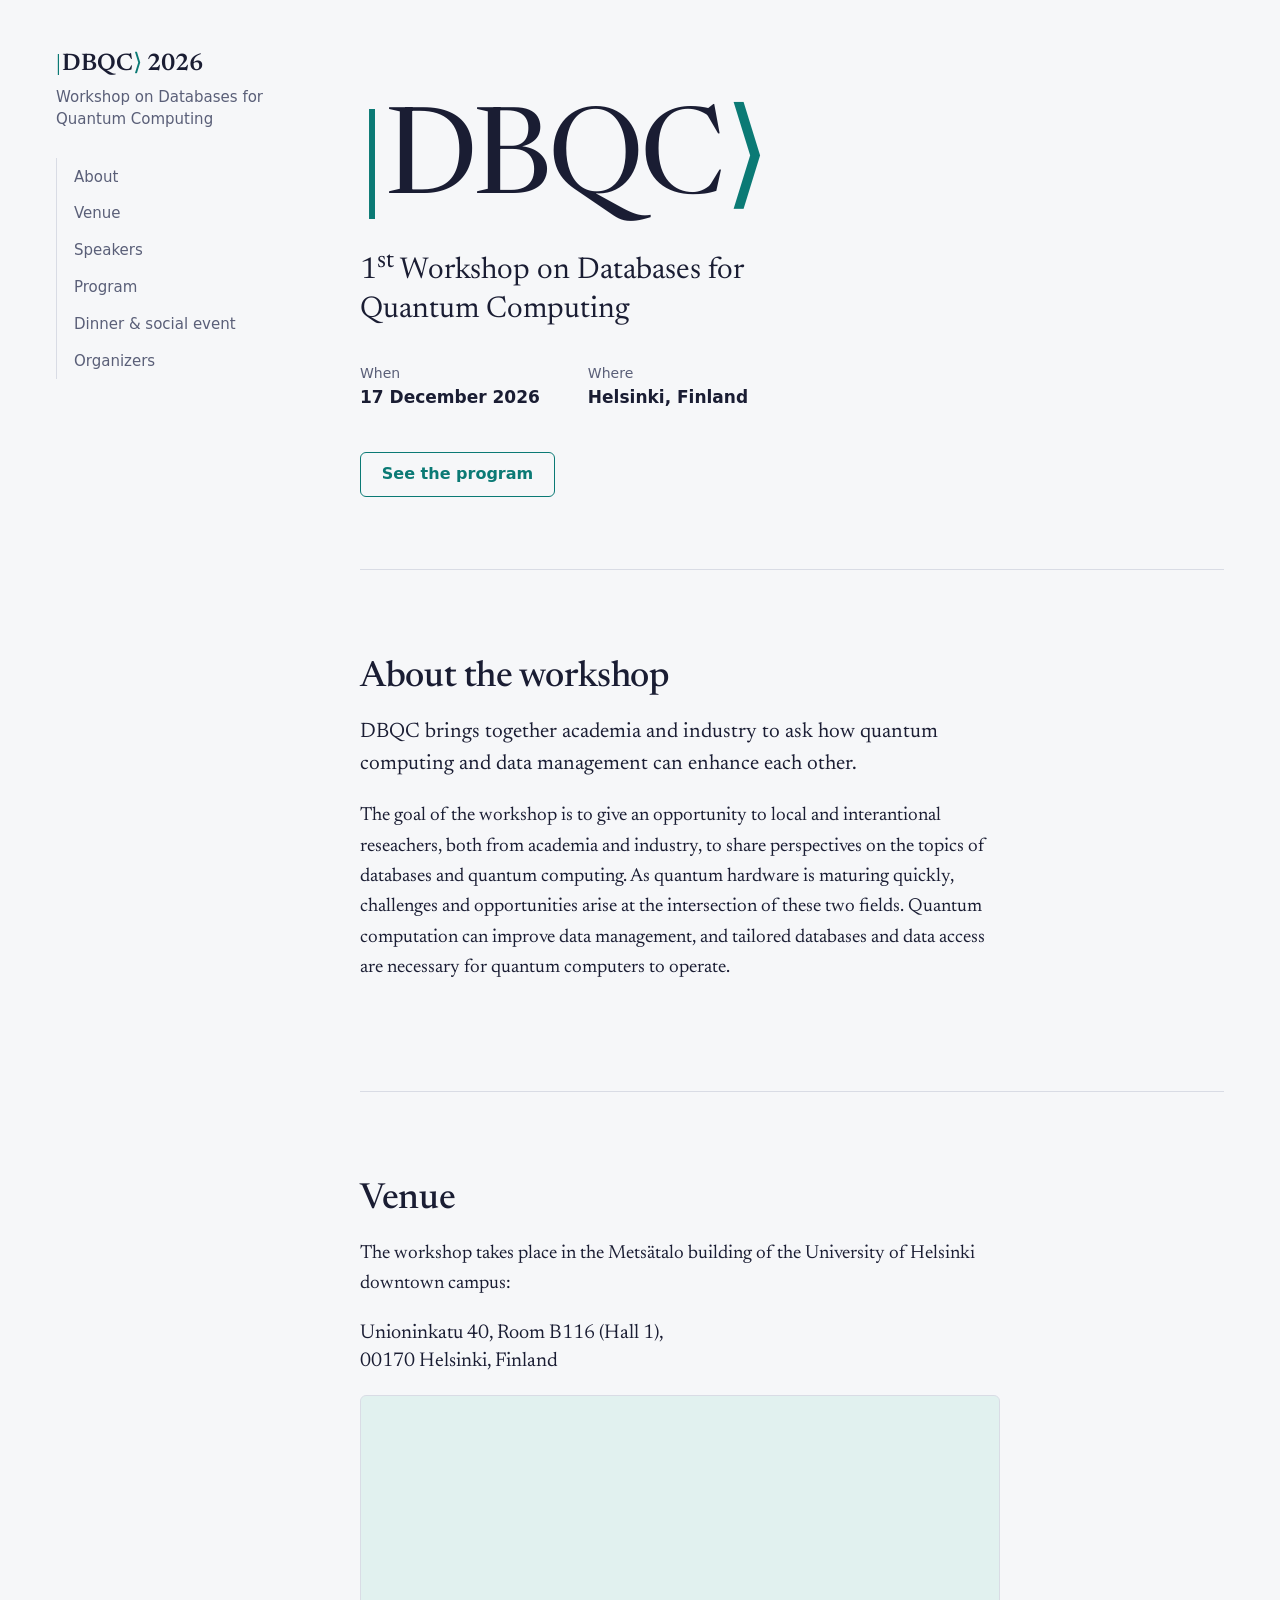
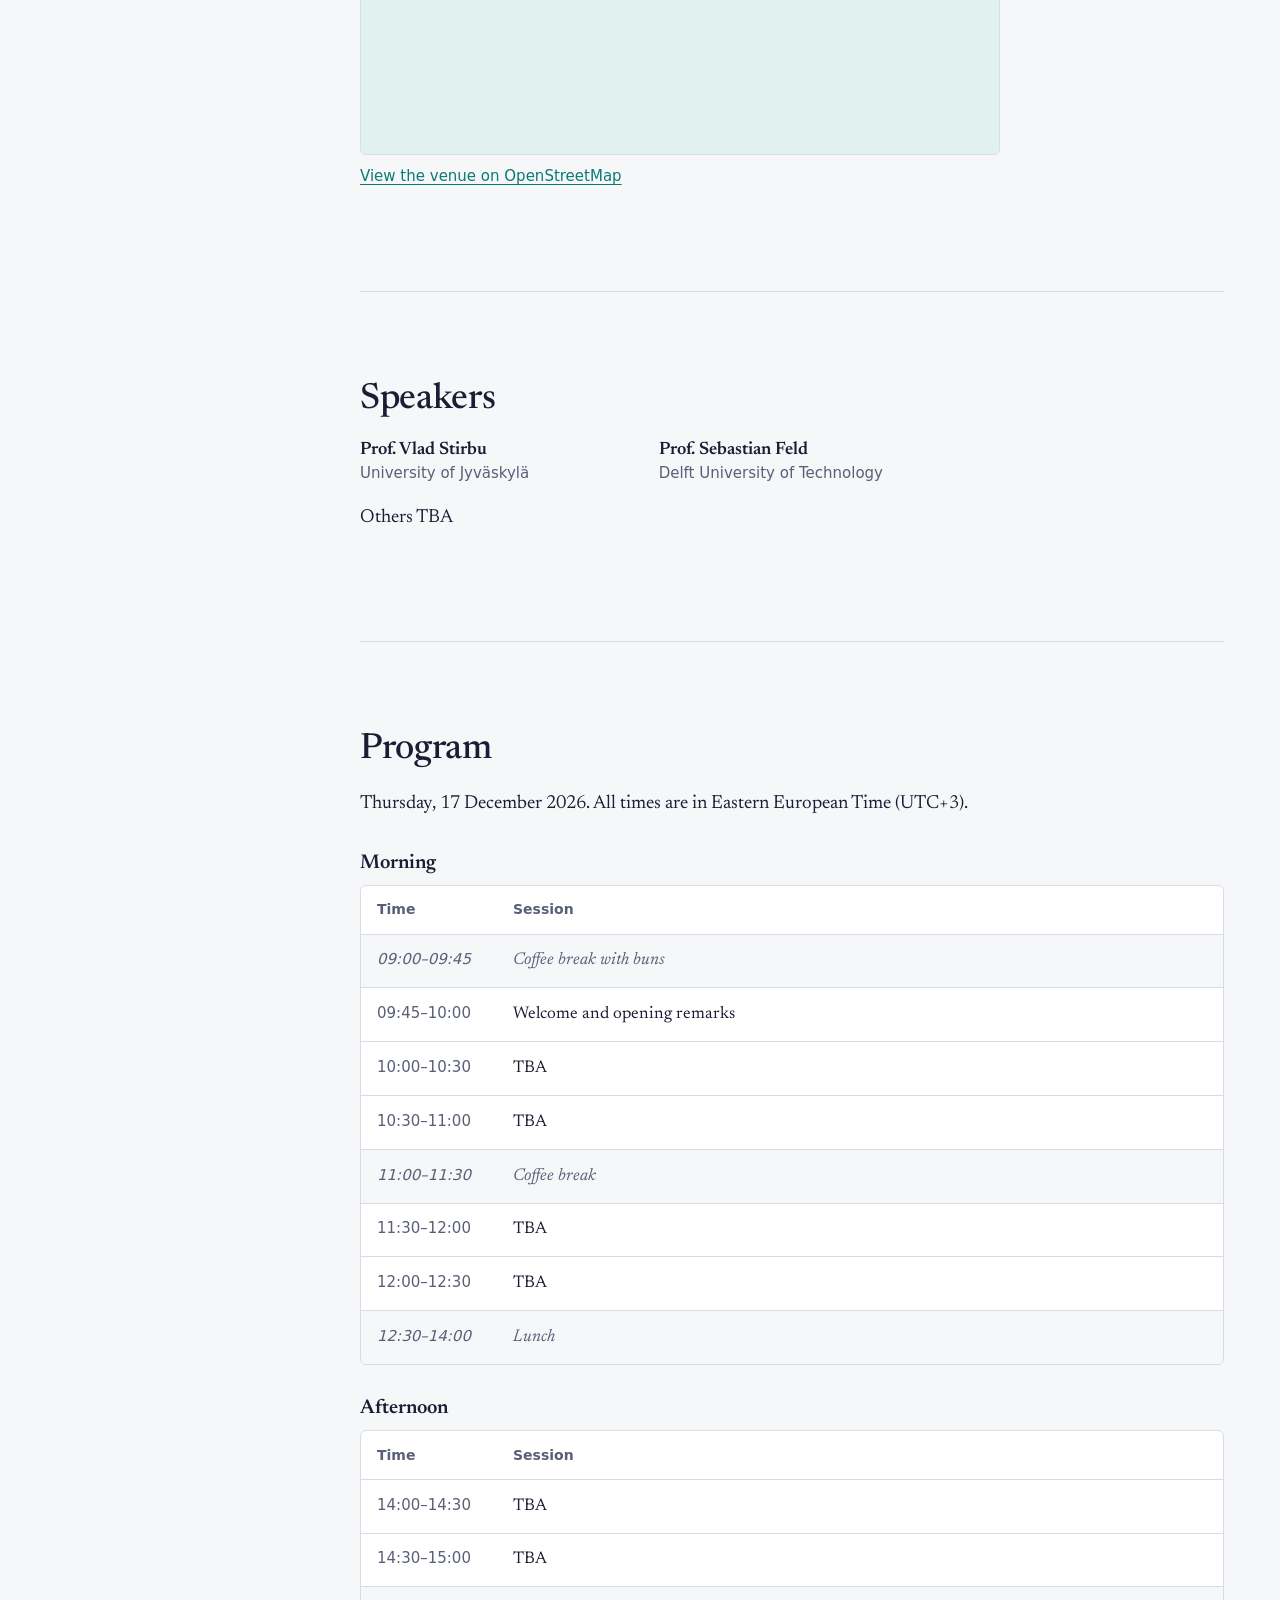
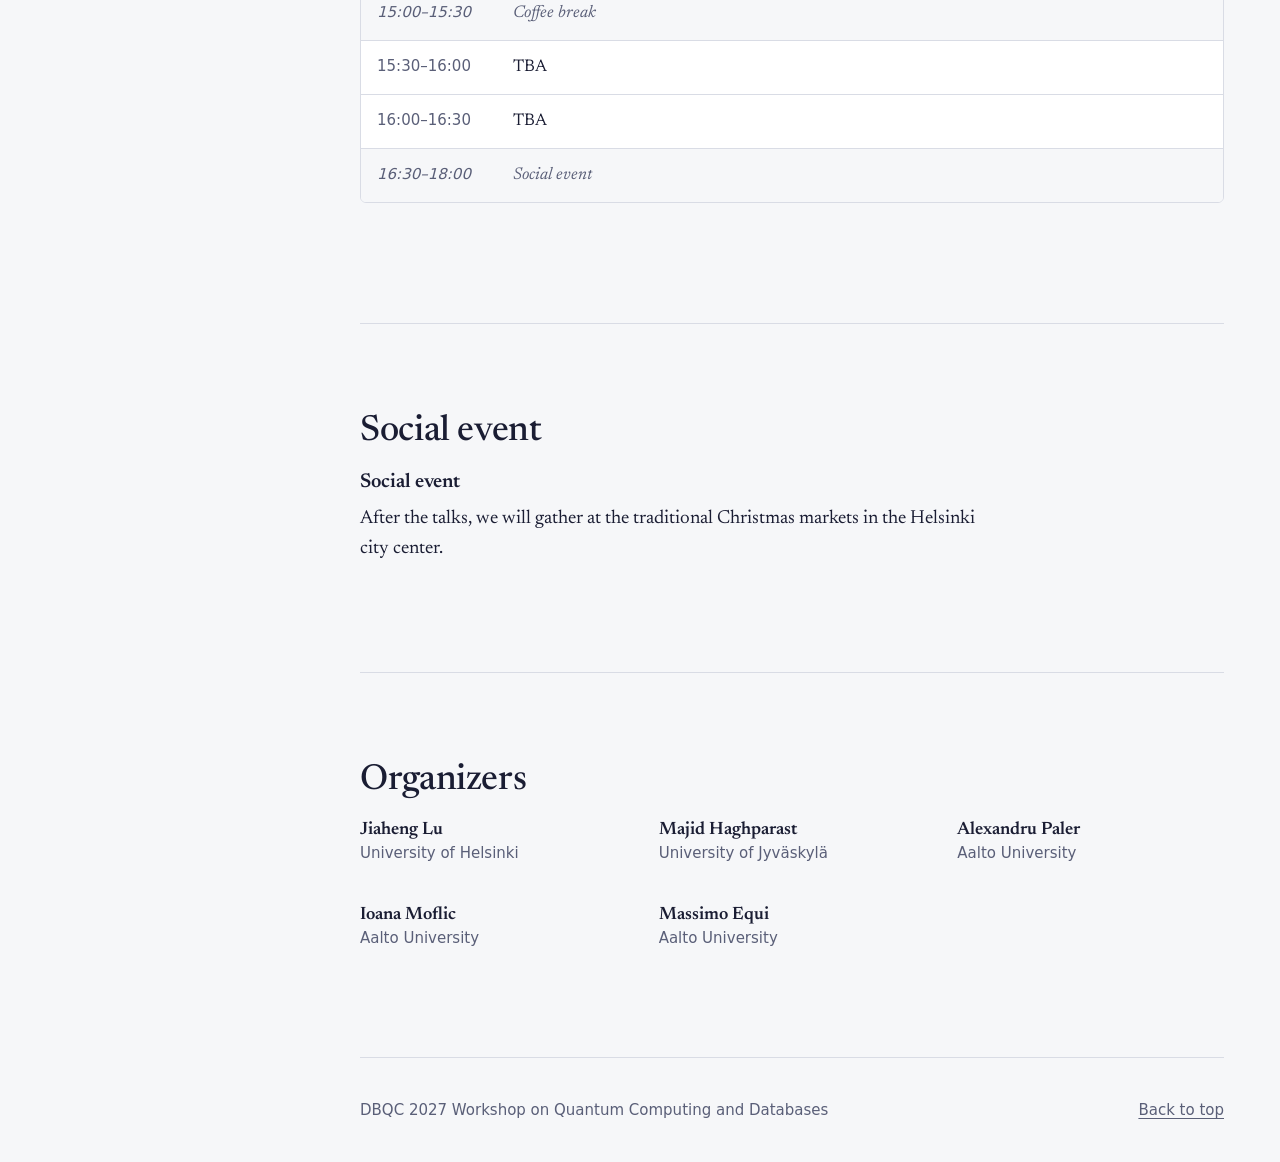
==== commit 96a7cf5e: "added speakers info" ====
--- a/index_01.html
+++ b/index_01.html
@@ -109,17 +109,25 @@
              Remove <span class="tag">Keynote</span> for regular speakers. -->
         <section id="speakers">
           <h2>Speakers</h2>
-          <p>TBA</p>
-          <!-- <ul class="people">
-            <li class="person">
-              <span class="avatar" aria-hidden="true">NS</span>
-              <div>
-                <h3>Name Surname</h3>
-                <p>Institution</p>
-                <p class="talk">Talk title</p>
-              </div>
-            </li>
-          </ul> -->
+          <ul class="people">
+            <li class="person">
+              <!-- <span class="avatar" aria-hidden="true">NS</span> -->
+              <div>
+                <h3>Prof. Vlad Stirbu</h3>
+                <p>University of Jyväskylä</p>
+                <!-- <p class="talk">Talk title</p> -->
+              </div>
+            </li>
+            <li class="person">
+              <!-- <span class="avatar" aria-hidden="true">NS</span> -->
+              <div>
+                <h3>Prof. Sebastian Feld</h3>
+                <p>Delft University of Technology</p>
+                <!-- <p class="talk">Talk title</p> -->
+              </div>
+            </li>
+          </ul>
+          <p>Others TBA</p>
         </section>
 
         <!-- ============ PROGRAM ============
